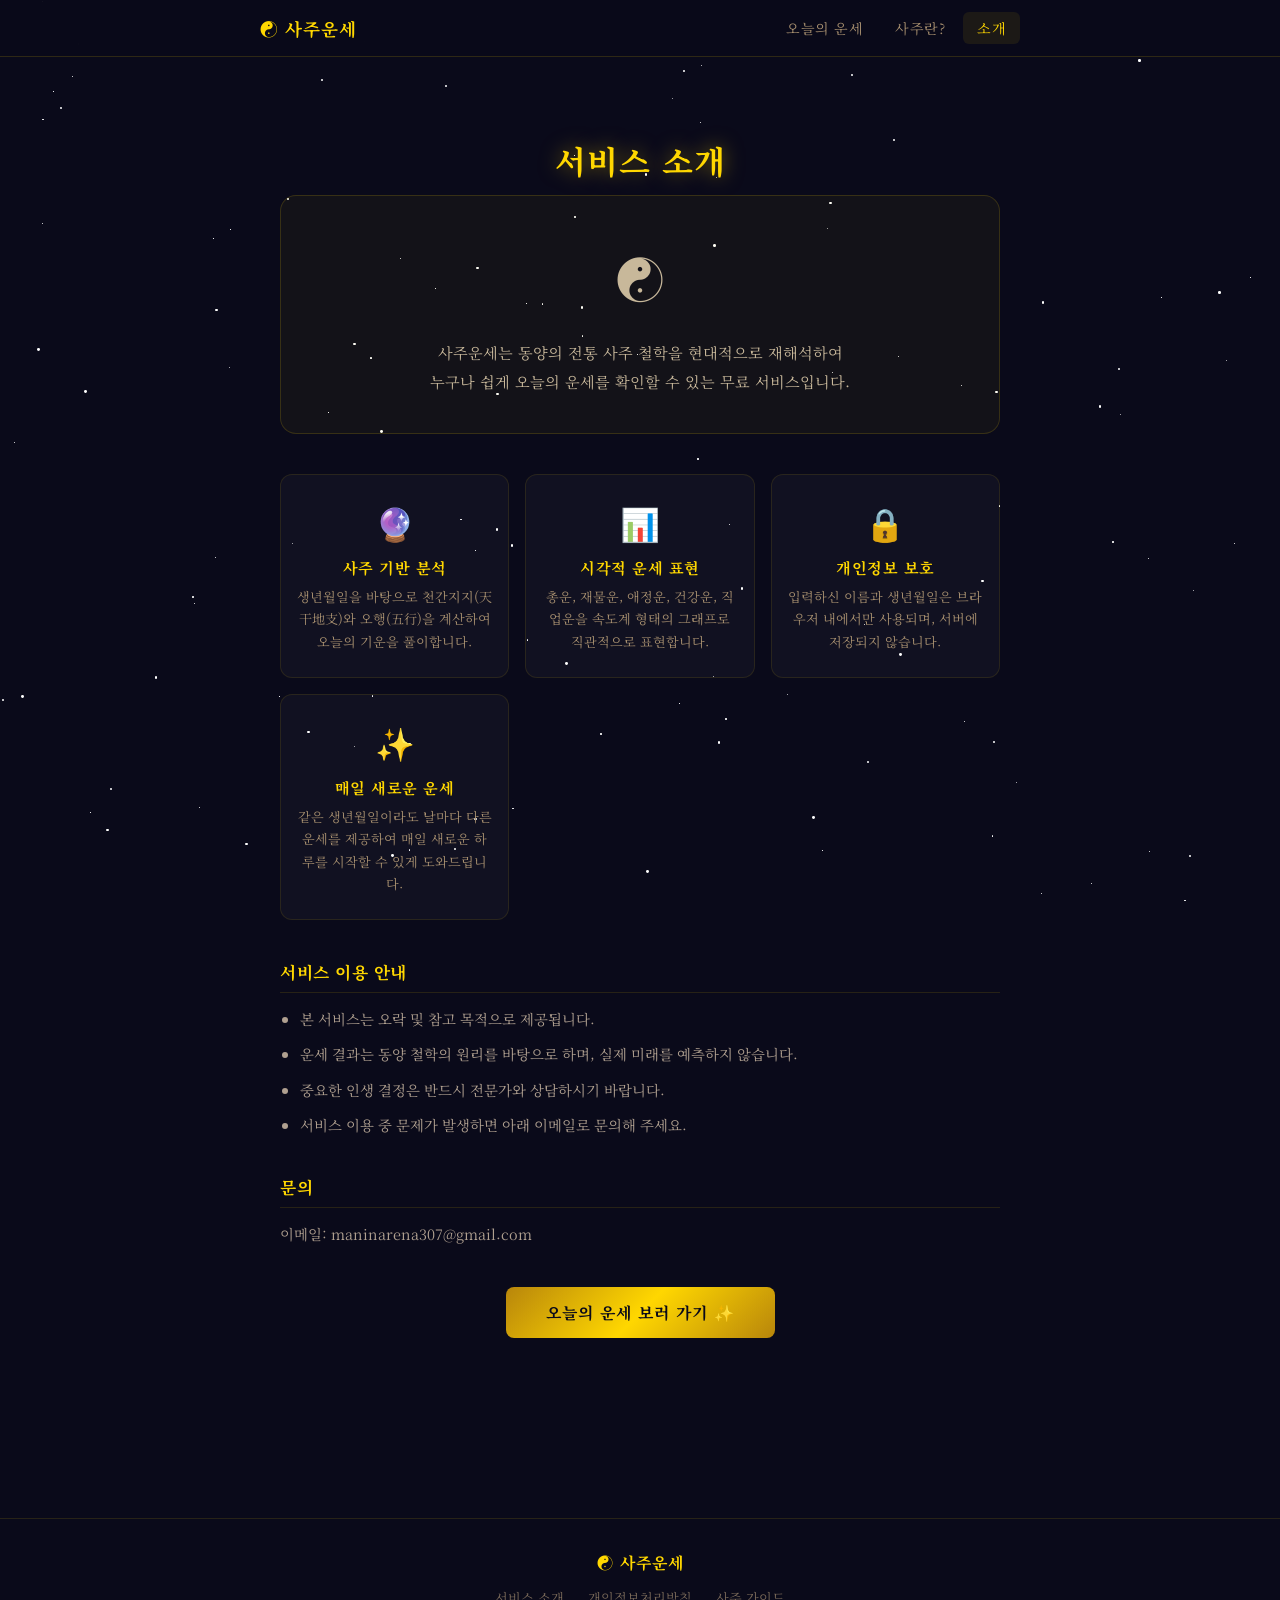
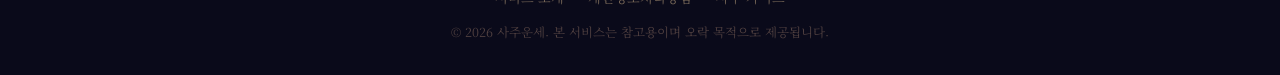
==== about.html @ e53d274f "feat: 애드센스 대비 콘텐츠 보강 — 네비게이션, 푸터, 개인정보처리방침, 소개, 사주가이드 페이지 추가 및 SEO 메타태그 적용" ====
<!DOCTYPE html>
<html lang="ko">
<head>
  <meta charset="UTF-8" />
  <meta name="viewport" content="width=device-width, initial-scale=1.0" />
  <title>서비스 소개 — 사주운세</title>
  <meta name="description" content="사주운세 서비스 소개 페이지입니다. 생년월일 기반 무료 사주풀이 서비스를 제공합니다." />
  <link rel="stylesheet" href="style.css" />
</head>
<body>
  <div class="stars" id="stars"></div>

  <nav class="site-nav">
    <div class="nav-inner">
      <a href="index.html" class="nav-logo">☯ 사주운세</a>
      <div class="nav-links">
        <a href="index.html" class="nav-link">오늘의 운세</a>
        <a href="saju-guide.html" class="nav-link">사주란?</a>
        <a href="about.html" class="nav-link active">소개</a>
      </div>
    </div>
  </nav>

  <div class="container">
    <div class="page-content">
      <h1 class="page-title">서비스 소개</h1>

      <div class="about-hero">
        <div class="title-symbol" style="font-size:3rem; margin-bottom:16px;">☯</div>
        <p>사주운세는 동양의 전통 사주 철학을 현대적으로 재해석하여<br/>누구나 쉽게 오늘의 운세를 확인할 수 있는 무료 서비스입니다.</p>
      </div>

      <div class="about-grid">
        <div class="about-card">
          <div class="about-card-icon">🔮</div>
          <h3>사주 기반 분석</h3>
          <p>생년월일을 바탕으로 천간지지(天干地支)와 오행(五行)을 계산하여 오늘의 기운을 풀이합니다.</p>
        </div>
        <div class="about-card">
          <div class="about-card-icon">📊</div>
          <h3>시각적 운세 표현</h3>
          <p>총운, 재물운, 애정운, 건강운, 직업운을 속도계 형태의 그래프로 직관적으로 표현합니다.</p>
        </div>
        <div class="about-card">
          <div class="about-card-icon">🔒</div>
          <h3>개인정보 보호</h3>
          <p>입력하신 이름과 생년월일은 브라우저 내에서만 사용되며, 서버에 저장되지 않습니다.</p>
        </div>
        <div class="about-card">
          <div class="about-card-icon">✨</div>
          <h3>매일 새로운 운세</h3>
          <p>같은 생년월일이라도 날마다 다른 운세를 제공하여 매일 새로운 하루를 시작할 수 있게 도와드립니다.</p>
        </div>
      </div>

      <div class="policy-section">
        <h2>서비스 이용 안내</h2>
        <ul>
          <li>본 서비스는 오락 및 참고 목적으로 제공됩니다.</li>
          <li>운세 결과는 동양 철학의 원리를 바탕으로 하며, 실제 미래를 예측하지 않습니다.</li>
          <li>중요한 인생 결정은 반드시 전문가와 상담하시기 바랍니다.</li>
          <li>서비스 이용 중 문제가 발생하면 아래 이메일로 문의해 주세요.</li>
        </ul>
      </div>

      <div class="policy-section">
        <h2>문의</h2>
        <p>이메일: maninarena307@gmail.com</p>
      </div>

      <div style="text-align:center; margin-top:40px;">
        <a href="index.html" class="cta-btn">오늘의 운세 보러 가기 ✨</a>
      </div>
    </div>
  </div>

  <footer class="site-footer">
    <div class="footer-inner">
      <p class="footer-logo">☯ 사주운세</p>
      <div class="footer-links">
        <a href="about.html">서비스 소개</a>
        <a href="privacy.html">개인정보처리방침</a>
        <a href="saju-guide.html">사주 가이드</a>
      </div>
      <p class="footer-copy">© 2026 사주운세. 본 서비스는 참고용이며 오락 목적으로 제공됩니다.</p>
    </div>
  </footer>

  <script src="script.js"></script>
</body>
</html>
---- style.css ----
@import url('https://fonts.googleapis.com/css2?family=Noto+Serif+KR:wght@400;600;700&display=swap');

* {
  margin: 0;
  padding: 0;
  box-sizing: border-box;
}

body {
  font-family: 'Noto Serif KR', serif;
  background: #0a0a1a;
  color: #e8d5b0;
  min-height: 100vh;
  overflow-x: hidden;
}

/* 별 배경 */
.stars {
  position: fixed;
  top: 0; left: 0;
  width: 100%; height: 100%;
  pointer-events: none;
  z-index: 0;
}

.star {
  position: absolute;
  background: white;
  border-radius: 50%;
  animation: twinkle var(--duration) infinite alternate;
}

@keyframes twinkle {
  from { opacity: 0.2; transform: scale(0.8); }
  to   { opacity: 1;   transform: scale(1.2); }
}

.container {
  position: relative;
  z-index: 1;
  max-width: 800px;
  margin: 0 auto;
  padding: 40px 20px 60px;
}

/* 헤더 */
header {
  text-align: center;
  margin-bottom: 48px;
}

.title-symbol {
  font-size: 3rem;
  margin-bottom: 12px;
  animation: rotate 10s linear infinite;
}

@keyframes rotate {
  from { transform: rotate(0deg); }
  to   { transform: rotate(360deg); }
}

h1 {
  font-size: 2.4rem;
  font-weight: 700;
  color: #ffd700;
  text-shadow: 0 0 20px rgba(255, 215, 0, 0.5);
  margin-bottom: 12px;
  letter-spacing: 2px;
}

.subtitle {
  color: #a89070;
  font-size: 1rem;
  line-height: 1.6;
}

/* 입력 폼 */
.form-section {
  background: rgba(255, 215, 0, 0.05);
  border: 1px solid rgba(255, 215, 0, 0.2);
  border-radius: 16px;
  padding: 36px;
  margin-bottom: 40px;
}

.input-group {
  margin-bottom: 24px;
}

label {
  display: block;
  color: #ffd700;
  font-size: 0.9rem;
  margin-bottom: 8px;
  letter-spacing: 1px;
}

input {
  width: 100%;
  background: rgba(255, 255, 255, 0.05);
  border: 1px solid rgba(255, 215, 0, 0.3);
  border-radius: 8px;
  padding: 14px 16px;
  color: #e8d5b0;
  font-size: 1rem;
  font-family: inherit;
  transition: border-color 0.2s;
}

input:focus {
  outline: none;
  border-color: #ffd700;
  background: rgba(255, 215, 0, 0.08);
}

input[type="date"]::-webkit-calendar-picker-indicator {
  filter: invert(0.8) sepia(1) saturate(3) hue-rotate(10deg);
  cursor: pointer;
}

button#fortune-btn {
  width: 100%;
  padding: 16px;
  background: linear-gradient(135deg, #b8860b, #ffd700, #b8860b);
  border: none;
  border-radius: 8px;
  color: #0a0a1a;
  font-size: 1.1rem;
  font-weight: 700;
  font-family: inherit;
  cursor: pointer;
  letter-spacing: 2px;
  transition: opacity 0.2s, transform 0.1s;
}

button#fortune-btn:hover {
  opacity: 0.9;
  transform: translateY(-1px);
}

button#fortune-btn:active {
  transform: translateY(0);
}

/* 결과 섹션 */
.result-section {
  animation: fadeIn 0.6s ease;
}

@keyframes fadeIn {
  from { opacity: 0; transform: translateY(20px); }
  to   { opacity: 1; transform: translateY(0); }
}

/* 결과 헤더 */
.result-header {
  text-align: center;
  background: rgba(255, 215, 0, 0.06);
  border: 1px solid rgba(255, 215, 0, 0.2);
  border-radius: 12px;
  padding: 16px 24px;
  margin-bottom: 32px;
  color: #ffd700;
  font-size: 0.95rem;
  letter-spacing: 1px;
  line-height: 1.9;
}

/* ── 속도계 게이지 ───────────────────────── */
.gauge-grid {
  display: flex;
  justify-content: center;
  flex-wrap: wrap;
  gap: 12px;
  margin-bottom: 32px;
}

.gauge-item {
  display: flex;
  flex-direction: column;
  align-items: center;
  width: 130px;
  animation: gaugeIn 0.5s ease both;
}

.gauge-item:nth-child(1) { animation-delay: 0.05s; }
.gauge-item:nth-child(2) { animation-delay: 0.15s; }
.gauge-item:nth-child(3) { animation-delay: 0.25s; }
.gauge-item:nth-child(4) { animation-delay: 0.35s; }
.gauge-item:nth-child(5) { animation-delay: 0.45s; }

@keyframes gaugeIn {
  from { opacity: 0; transform: translateY(12px); }
  to   { opacity: 1; transform: translateY(0); }
}

.gauge-svg {
  width: 100%;
  overflow: visible;
}

.gauge-track {
  fill: none;
  stroke: #1e1e36;
  stroke-width: 11;
  stroke-linecap: round;
}

.gauge-fill {
  fill: none;
  stroke-width: 11;
  stroke-linecap: round;
  stroke-dashoffset: var(--offset);
  stroke-dasharray: var(--dash) var(--total);
  animation: gaugeFill 1s cubic-bezier(0.4,0,0.2,1) both;
}

@keyframes gaugeFill {
  from { stroke-dasharray: 0 var(--total); }
  to   { stroke-dasharray: var(--dash) var(--total); }
}

.gauge-level-text {
  font-size: 13px;
  font-weight: 700;
  font-family: 'Noto Serif KR', serif;
}

.gauge-icon {
  font-size: 1.3rem;
  margin-top: -2px;
}

.gauge-label {
  color: #a89070;
  font-size: 0.78rem;
  letter-spacing: 1px;
  margin-top: 4px;
}

/* ── 간단 조언 ───────────────────────────── */
.advice-simple {
  background: rgba(255, 215, 0, 0.05);
  border: 1px solid rgba(255, 215, 0, 0.18);
  border-radius: 12px;
  padding: 20px 28px;
  margin-bottom: 24px;
  color: #d4c4a0;
  font-size: 0.95rem;
  line-height: 1.9;
  text-align: center;
}

.advice-simple::before {
  content: '📿 오늘의 조언';
  display: block;
  color: #ffd700;
  font-size: 0.82rem;
  letter-spacing: 2px;
  margin-bottom: 10px;
}

/* ── 자세히 보기 ─────────────────────────── */
.detail-section {
  border: 1px solid rgba(255, 215, 0, 0.15);
  border-radius: 12px;
  margin-bottom: 28px;
  overflow: hidden;
}

.detail-toggle {
  width: 100%;
  padding: 16px 24px;
  cursor: pointer;
  color: #ffd700;
  font-size: 0.9rem;
  letter-spacing: 2px;
  font-family: inherit;
  list-style: none;
  display: flex;
  align-items: center;
  justify-content: center;
  gap: 8px;
  user-select: none;
  transition: background 0.2s;
}

.detail-toggle:hover {
  background: rgba(255, 215, 0, 0.05);
}

.detail-toggle::after {
  content: '▼';
  font-size: 0.7rem;
  transition: transform 0.3s;
}

.detail-section[open] .detail-toggle::after {
  transform: rotate(180deg);
}

/* webkit summary arrow 제거 */
.detail-toggle::-webkit-details-marker { display: none; }

.detail-content {
  padding: 0 20px 20px;
  display: grid;
  grid-template-columns: repeat(auto-fill, minmax(200px, 1fr));
  gap: 12px;
}

.detail-card {
  background: rgba(255, 255, 255, 0.03);
  border: 1px solid rgba(255, 215, 0, 0.1);
  border-radius: 10px;
  padding: 16px;
  text-align: center;
}

.detail-card-icon { font-size: 1.6rem; margin-bottom: 6px; }
.detail-card-label {
  color: #ffd700;
  font-size: 0.78rem;
  letter-spacing: 2px;
  margin-bottom: 8px;
}
.detail-card-text {
  color: #b0a090;
  font-size: 0.82rem;
  line-height: 1.7;
}

.detail-lucky {
  grid-column: 1 / -1;
  background: rgba(255, 215, 0, 0.04);
  border: 1px solid rgba(255, 215, 0, 0.15);
  border-radius: 10px;
  padding: 14px 20px;
  display: flex;
  justify-content: center;
  gap: 32px;
  flex-wrap: wrap;
  color: #c8b89a;
  font-size: 0.88rem;
  line-height: 2;
}

.detail-lucky span { color: #ffd700; font-weight: 700; }

.retry-btn {
  display: block;
  margin: 0 auto;
  padding: 12px 40px;
  background: transparent;
  border: 1px solid rgba(255, 215, 0, 0.4);
  border-radius: 8px;
  color: #ffd700;
  font-size: 0.95rem;
  font-family: inherit;
  cursor: pointer;
  letter-spacing: 1px;
  transition: background 0.2s;
}

.retry-btn:hover {
  background: rgba(255, 215, 0, 0.1);
}

/* ── 커스텀 달력 ─────────────────────────────── */
.date-picker-wrapper {
  position: relative;
}

#birthdate-display {
  cursor: pointer;
}

#birthdate-display:hover {
  border-color: #ffd700;
}

.calendar-popup {
  display: none;
  position: absolute;
  top: calc(100% + 8px);
  left: 0;
  z-index: 100;
  width: 100%;
  max-width: 320px;
  background: #12122a;
  border: 1px solid rgba(255, 215, 0, 0.4);
  border-radius: 12px;
  padding: 16px;
  box-shadow: 0 8px 32px rgba(0, 0, 0, 0.6);
  animation: calIn 0.2s ease;
}

.calendar-popup.open {
  display: block;
}

@keyframes calIn {
  from { opacity: 0; transform: translateY(-8px); }
  to   { opacity: 1; transform: translateY(0); }
}

.cal-header {
  display: flex;
  align-items: center;
  justify-content: space-between;
  margin-bottom: 14px;
}

.cal-nav {
  background: transparent;
  border: 1px solid rgba(255, 215, 0, 0.3);
  border-radius: 6px;
  color: #ffd700;
  font-size: 1.2rem;
  width: 32px;
  height: 32px;
  cursor: pointer;
  display: flex;
  align-items: center;
  justify-content: center;
  transition: background 0.15s;
  font-family: inherit;
}

.cal-nav:hover {
  background: rgba(255, 215, 0, 0.15);
}

.cal-title {
  display: flex;
  gap: 6px;
}

.cal-year-btn,
.cal-month-btn {
  background: transparent;
  border: 1px solid rgba(255, 215, 0, 0.25);
  border-radius: 6px;
  color: #ffd700;
  font-size: 0.95rem;
  font-weight: 700;
  font-family: inherit;
  padding: 4px 10px;
  cursor: pointer;
  transition: background 0.15s;
}

.cal-year-btn:hover,
.cal-month-btn:hover {
  background: rgba(255, 215, 0, 0.15);
}

/* 요일 헤더 */
.cal-weekdays {
  display: grid;
  grid-template-columns: repeat(7, 1fr);
  margin-bottom: 6px;
}

.cal-weekday {
  text-align: center;
  font-size: 0.75rem;
  color: #a89070;
  padding: 4px 0;
}

.cal-weekday:first-child { color: #ff7b7b; }
.cal-weekday:last-child  { color: #7baeff; }

/* 날짜 그리드 */
.cal-days {
  display: grid;
  grid-template-columns: repeat(7, 1fr);
  gap: 2px;
}

.cal-day {
  text-align: center;
  padding: 7px 2px;
  border-radius: 6px;
  font-size: 0.85rem;
  cursor: pointer;
  color: #e8d5b0;
  transition: background 0.12s, color 0.12s;
  border: none;
  background: transparent;
  font-family: inherit;
}

.cal-day:hover:not(.empty):not(.other-month) {
  background: rgba(255, 215, 0, 0.15);
}

.cal-day.today {
  border: 1px solid rgba(255, 215, 0, 0.4);
}

.cal-day.selected {
  background: #ffd700;
  color: #0a0a1a;
  font-weight: 700;
}

.cal-day.other-month {
  color: #444;
  cursor: default;
}

.cal-day.empty {
  cursor: default;
}

.cal-day.sun { color: #ff7b7b; }
.cal-day.sat { color: #7baeff; }
.cal-day.selected.sun,
.cal-day.selected.sat { color: #0a0a1a; }

/* 연도 선택 그리드 */
.cal-year-grid,
.cal-month-grid {
  display: grid;
  gap: 6px;
}

.cal-year-grid {
  grid-template-columns: repeat(4, 1fr);
}

.cal-month-grid {
  grid-template-columns: repeat(3, 1fr);
}

.cal-year-item,
.cal-month-item {
  text-align: center;
  padding: 8px 4px;
  border-radius: 6px;
  font-size: 0.85rem;
  cursor: pointer;
  color: #e8d5b0;
  border: none;
  background: transparent;
  font-family: inherit;
  transition: background 0.12s;
}

.cal-year-item:hover,
.cal-month-item:hover {
  background: rgba(255, 215, 0, 0.15);
}

.cal-year-item.selected,
.cal-month-item.selected {
  background: #ffd700;
  color: #0a0a1a;
  font-weight: 700;
}

.cal-year-nav {
  display: flex;
  justify-content: space-between;
  align-items: center;
  margin-bottom: 10px;
  color: #ffd700;
  font-size: 0.9rem;
}

/* ── 자세히 보기 구분 제목 ──────────────────── */
.detail-today-title,
.detail-saju-title {
  grid-column: 1 / -1;
  color: #ffd700;
  font-size: 0.78rem;
  letter-spacing: 3px;
  padding: 12px 0 4px;
  border-bottom: 1px solid rgba(255, 215, 0, 0.15);
  margin-bottom: 4px;
}

.detail-saju-title { margin-top: 8px; }

/* ── 사주풀이 섹션 ───────────────────────────── */
.saju-reading {
  grid-column: 1 / -1;
  display: flex;
  flex-direction: column;
  gap: 16px;
}

.sr-section {
  background: rgba(255,255,255,0.03);
  border: 1px solid rgba(255,215,0,0.1);
  border-radius: 10px;
  padding: 18px 20px;
}

.sr-title {
  color: #ffd700;
  font-size: 0.88rem;
  letter-spacing: 1px;
  margin-bottom: 10px;
}

.sr-desc {
  color: #786858;
  font-size: 0.78rem;
  margin-bottom: 14px;
}

/* 사주 팔자표 */
.saju-table-wrap {
  display: flex;
  gap: 8px;
  justify-content: center;
}

.saju-col {
  flex: 1;
  max-width: 140px;
  text-align: center;
  background: rgba(255,215,0,0.04);
  border: 1px solid rgba(255,215,0,0.12);
  border-radius: 8px;
  padding: 12px 8px;
}

.saju-col-label {
  font-size: 0.7rem;
  color: #786858;
  margin-bottom: 10px;
  letter-spacing: 0.5px;
}

.saju-stem {
  font-size: 2rem;
  font-weight: 700;
  color: #ffd700;
  line-height: 1;
  margin-bottom: 6px;
}

.saju-branch {
  font-size: 1.8rem;
  font-weight: 700;
  color: #c8b89a;
  line-height: 1;
  margin-bottom: 8px;
}

.saju-el {
  font-size: 0.78rem;
  letter-spacing: 1px;
}

/* 일간 분석 */
.sr-personality {
  color: #c8b89a;
  font-size: 0.88rem;
  line-height: 1.8;
  margin-bottom: 12px;
}

.sr-tags {
  display: flex;
  gap: 8px;
  flex-wrap: wrap;
}

.sr-tag {
  font-size: 0.75rem;
  padding: 4px 10px;
  border-radius: 20px;
  letter-spacing: 0.5px;
}

.sr-tag.good    { background: rgba(46,204,113,0.12); color: #2ecc71; border: 1px solid rgba(46,204,113,0.2); }
.sr-tag.caution { background: rgba(231,76,60,0.1);   color: #e74c3c; border: 1px solid rgba(231,76,60,0.2); }

/* 오행 균형 바 */
.el-bars { display: flex; flex-direction: column; gap: 8px; margin-bottom: 12px; }

.el-row {
  display: flex;
  align-items: center;
  gap: 10px;
}

.el-name {
  width: 36px;
  font-size: 0.8rem;
  color: #c8b89a;
  flex-shrink: 0;
}

.el-bar-wrap {
  flex: 1;
  height: 8px;
  background: #1e1e36;
  border-radius: 4px;
  overflow: hidden;
}

.el-bar {
  height: 100%;
  border-radius: 4px;
  transition: width 0.8s cubic-bezier(0.4,0,0.2,1);
}

.el-cnt {
  width: 16px;
  font-size: 0.78rem;
  color: #786858;
  text-align: right;
}

.el-summary {
  font-size: 0.82rem;
  color: #a89070;
  line-height: 1.7;
}

/* 종합 해석 */
.sr-life {
  color: #c8b89a;
  font-size: 0.9rem;
  line-height: 1.9;
  margin-bottom: 12px;
}

.sr-tip {
  background: rgba(255,215,0,0.05);
  border-left: 2px solid rgba(255,215,0,0.3);
  padding: 10px 14px;
  font-size: 0.83rem;
  color: #a89070;
  border-radius: 0 6px 6px 0;
  line-height: 1.7;
}

.sr-tip strong { color: #ffd700; }

/* 반응형 */
@media (max-width: 480px) {
  h1 { font-size: 1.8rem; }
  .form-section { padding: 24px; }
  .gauge-item { width: 108px; }
  .detail-content { grid-template-columns: 1fr 1fr; }
}

/* ── 네비게이션 ─────────────────────────────── */
.site-nav {
  position: sticky;
  top: 0;
  z-index: 200;
  background: rgba(10, 10, 26, 0.92);
  backdrop-filter: blur(10px);
  border-bottom: 1px solid rgba(255, 215, 0, 0.15);
}

.nav-inner {
  max-width: 800px;
  margin: 0 auto;
  padding: 0 20px;
  height: 56px;
  display: flex;
  align-items: center;
  justify-content: space-between;
}

.nav-logo {
  color: #ffd700;
  font-size: 1.1rem;
  font-weight: 700;
  text-decoration: none;
  letter-spacing: 1px;
}

.nav-links {
  display: flex;
  gap: 4px;
}

.nav-link {
  color: #a89070;
  text-decoration: none;
  font-size: 0.88rem;
  padding: 6px 14px;
  border-radius: 6px;
  transition: color 0.2s, background 0.2s;
  letter-spacing: 0.5px;
}

.nav-link:hover,
.nav-link.active {
  color: #ffd700;
  background: rgba(255, 215, 0, 0.08);
}

/* ── 푸터 ───────────────────────────────────── */
.site-footer {
  margin-top: 60px;
  border-top: 1px solid rgba(255, 215, 0, 0.12);
  padding: 32px 20px;
}

.footer-inner {
  max-width: 800px;
  margin: 0 auto;
  text-align: center;
}

.footer-logo {
  color: #ffd700;
  font-size: 1rem;
  font-weight: 700;
  letter-spacing: 1px;
  margin-bottom: 14px;
}

.footer-links {
  display: flex;
  justify-content: center;
  gap: 24px;
  flex-wrap: wrap;
  margin-bottom: 16px;
}

.footer-links a {
  color: #786858;
  text-decoration: none;
  font-size: 0.82rem;
  transition: color 0.2s;
}

.footer-links a:hover {
  color: #ffd700;
}

.footer-copy {
  color: #504040;
  font-size: 0.78rem;
  line-height: 1.6;
}

/* ── 일반 페이지 콘텐츠 ──────────────────────── */
.page-content {
  max-width: 720px;
  margin: 0 auto;
  padding: 40px 0 60px;
}

.page-title {
  font-size: 2rem;
  color: #ffd700;
  text-align: center;
  margin-bottom: 12px;
  letter-spacing: 1px;
}

.page-subtitle {
  text-align: center;
  color: #a89070;
  font-size: 0.95rem;
  margin-bottom: 48px;
  line-height: 1.7;
}

.page-date {
  text-align: center;
  color: #786858;
  font-size: 0.82rem;
  margin-bottom: 40px;
}

/* ── 개인정보/소개 섹션 ──────────────────────── */
.policy-section {
  margin-bottom: 36px;
}

.policy-section h2 {
  color: #ffd700;
  font-size: 1.05rem;
  margin-bottom: 12px;
  letter-spacing: 0.5px;
  padding-bottom: 8px;
  border-bottom: 1px solid rgba(255, 215, 0, 0.12);
}

.policy-section p,
.policy-section li {
  color: #b0a090;
  font-size: 0.9rem;
  line-height: 1.9;
  margin-bottom: 8px;
}

.policy-section ul {
  padding-left: 20px;
}

.policy-section a {
  color: #ffd700;
  text-decoration: underline;
  text-underline-offset: 3px;
}

/* ── 소개 페이지 ──────────────────────────────── */
.about-hero {
  text-align: center;
  background: rgba(255, 215, 0, 0.04);
  border: 1px solid rgba(255, 215, 0, 0.15);
  border-radius: 16px;
  padding: 36px 24px;
  margin-bottom: 40px;
  color: #c8b89a;
  font-size: 0.95rem;
  line-height: 1.9;
}

.about-grid {
  display: grid;
  grid-template-columns: repeat(auto-fill, minmax(200px, 1fr));
  gap: 16px;
  margin-bottom: 40px;
}

.about-card {
  background: rgba(255, 255, 255, 0.03);
  border: 1px solid rgba(255, 215, 0, 0.1);
  border-radius: 12px;
  padding: 24px 16px;
  text-align: center;
}

.about-card-icon {
  font-size: 2rem;
  margin-bottom: 12px;
}

.about-card h3 {
  color: #ffd700;
  font-size: 0.95rem;
  margin-bottom: 8px;
  letter-spacing: 0.5px;
}

.about-card p {
  color: #a89070;
  font-size: 0.82rem;
  line-height: 1.7;
}

/* ── 사주 가이드 페이지 ──────────────────────── */
.guide-section {
  margin-bottom: 48px;
}

.guide-section h2 {
  color: #ffd700;
  font-size: 1.15rem;
  margin-bottom: 16px;
  letter-spacing: 0.5px;
  padding-bottom: 10px;
  border-bottom: 1px solid rgba(255, 215, 0, 0.15);
}

.guide-section p {
  color: #b0a090;
  font-size: 0.9rem;
  line-height: 1.9;
  margin-bottom: 20px;
}

.guide-section strong {
  color: #ffd700;
}

.guide-box {
  display: flex;
  gap: 12px;
  flex-wrap: wrap;
}

.guide-pillar {
  flex: 1;
  min-width: 120px;
  text-align: center;
  background: rgba(255, 215, 0, 0.05);
  border: 1px solid rgba(255, 215, 0, 0.15);
  border-radius: 10px;
  padding: 18px 12px;
}

.pillar-name {
  color: #ffd700;
  font-size: 0.88rem;
  font-weight: 700;
  margin-bottom: 8px;
  letter-spacing: 0.5px;
}

.pillar-desc {
  color: #a89070;
  font-size: 0.78rem;
  line-height: 1.7;
}

.stem-grid {
  display: grid;
  grid-template-columns: repeat(5, 1fr);
  gap: 8px;
}

.stem-card {
  background: rgba(255, 255, 255, 0.03);
  border: 1px solid rgba(255, 215, 0, 0.08);
  border-radius: 8px;
  padding: 12px 6px;
  text-align: center;
  display: flex;
  flex-direction: column;
  gap: 4px;
}

.stem-char {
  font-size: 0.95rem;
  font-weight: 700;
  color: var(--el-color);
}

.stem-el {
  font-size: 0.72rem;
  color: #786858;
}

.element-guide-grid {
  display: flex;
  gap: 12px;
  flex-wrap: wrap;
}

.el-guide-card {
  flex: 1;
  min-width: 120px;
  text-align: center;
  background: rgba(255, 255, 255, 0.03);
  border: 1px solid;
  border-radius: 10px;
  padding: 20px 12px;
  opacity: 0.85;
}

.el-guide-icon {
  font-size: 1.8rem;
  margin-bottom: 8px;
}

.el-guide-card h3 {
  font-size: 1rem;
  font-weight: 700;
  margin-bottom: 8px;
}

.el-guide-card p {
  color: #a89070;
  font-size: 0.78rem;
  line-height: 1.7;
  margin: 0;
}

/* ── 메인 페이지 정보 섹션 ──────────────────── */
.info-section {
  margin-top: 60px;
  padding-top: 40px;
  border-top: 1px solid rgba(255, 215, 0, 0.12);
}

.info-title {
  font-size: 1.3rem;
  color: #ffd700;
  text-align: center;
  margin-bottom: 16px;
  letter-spacing: 1px;
}

.info-text {
  color: #a89070;
  font-size: 0.9rem;
  line-height: 1.9;
  text-align: center;
  margin-bottom: 32px;
  max-width: 600px;
  margin-left: auto;
  margin-right: auto;
}

.info-grid {
  display: grid;
  grid-template-columns: repeat(auto-fill, minmax(140px, 1fr));
  gap: 12px;
  margin-bottom: 28px;
}

.info-card {
  background: rgba(255, 255, 255, 0.03);
  border: 1px solid rgba(255, 215, 0, 0.1);
  border-radius: 10px;
  padding: 18px 12px;
  text-align: center;
}

.info-card-icon { font-size: 1.6rem; margin-bottom: 8px; }

.info-card h3 {
  color: #ffd700;
  font-size: 0.88rem;
  margin-bottom: 6px;
  letter-spacing: 0.5px;
}

.info-card p {
  color: #a89070;
  font-size: 0.75rem;
  line-height: 1.6;
}

.info-notice {
  color: #504040;
  font-size: 0.78rem;
  text-align: center;
  line-height: 1.7;
}

/* ── CTA 버튼 ────────────────────────────────── */
.cta-btn {
  display: inline-block;
  padding: 14px 40px;
  background: linear-gradient(135deg, #b8860b, #ffd700, #b8860b);
  border-radius: 8px;
  color: #0a0a1a;
  font-size: 1rem;
  font-weight: 700;
  text-decoration: none;
  letter-spacing: 1px;
  transition: opacity 0.2s, transform 0.1s;
}

.cta-btn:hover {
  opacity: 0.9;
  transform: translateY(-2px);
}

/* ── 반응형 추가 ──────────────────────────────── */
@media (max-width: 480px) {
  .nav-link { font-size: 0.78rem; padding: 6px 8px; }
  .stem-grid { grid-template-columns: repeat(5, 1fr); }
  .guide-box, .element-guide-grid { flex-direction: column; }
  .about-grid { grid-template-columns: 1fr 1fr; }
}
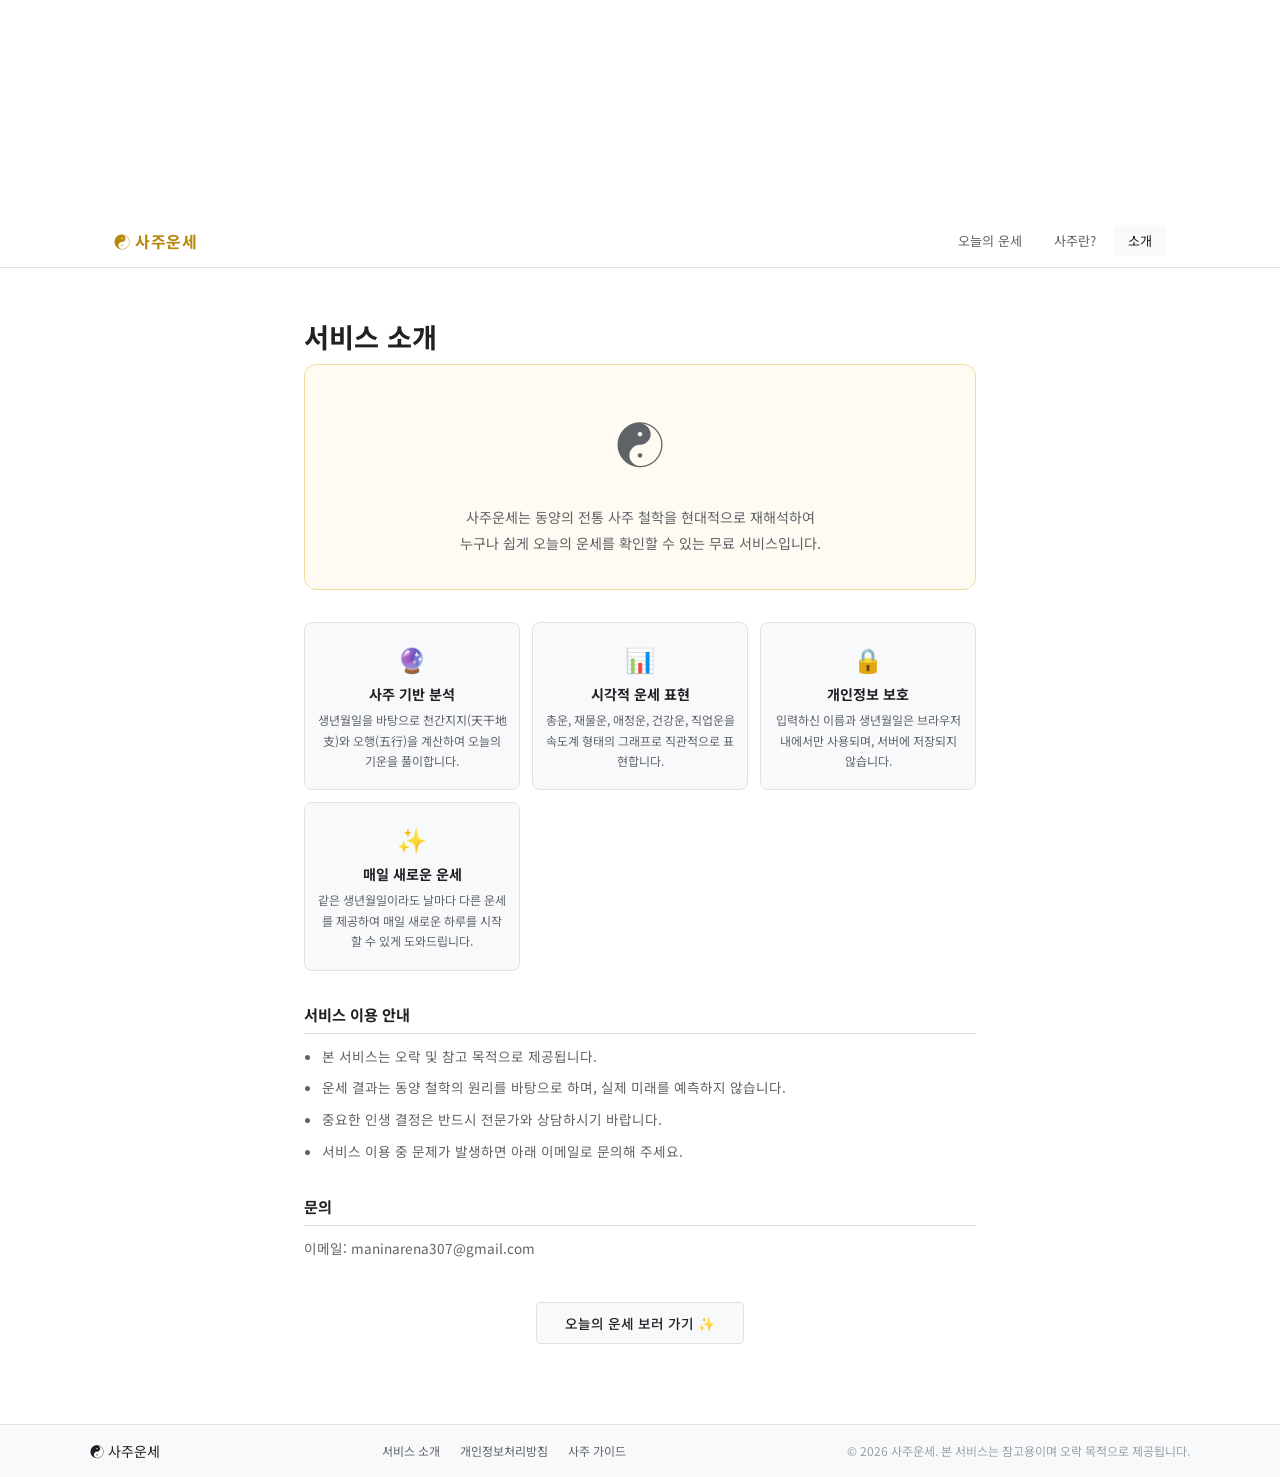
==== commit f67efdb3: "feat: 구글 스타일 디자인 리뉴얼 — 라이트 테마, Noto Sans KR, 한자 선택 패널, 사주가이드 Lucky 버튼 추가" ====
--- a/about.html
+++ b/about.html
@@ -22,7 +22,7 @@
   </nav>
 
   <div class="container">
-    <div class="page-content">
+    <div class="page-wrap">
       <h1 class="page-title">서비스 소개</h1>
 
       <div class="about-hero">
--- a/style.css
+++ b/style.css
@@ -1,1165 +1,506 @@
-@import url('https://fonts.googleapis.com/css2?family=Noto+Serif+KR:wght@400;600;700&display=swap');
-
-* {
-  margin: 0;
-  padding: 0;
-  box-sizing: border-box;
-}
+@import url('https://fonts.googleapis.com/css2?family=Noto+Sans+KR:wght@300;400;500;700&display=swap');
+
+:root {
+  --bg:           #ffffff;
+  --bg-subtle:    #f8f9fa;
+  --bg-gold:      #fffbf2;
+  --text:         #202124;
+  --text-muted:   #5f6368;
+  --text-light:   #9aa0a6;
+  --border:       #dfe1e5;
+  --border-focus: #b8860b;
+  --gold:         #b8860b;
+  --gold-light:   #fef3d0;
+  --shadow:       0 1px 6px rgba(32,33,36,.18);
+  --shadow-hover: 0 2px 8px rgba(32,33,36,.28);
+  --radius-sm:    8px;
+  --radius:       24px;
+}
+
+* { margin: 0; padding: 0; box-sizing: border-box; }
 
 body {
-  font-family: 'Noto Serif KR', serif;
-  background: #0a0a1a;
-  color: #e8d5b0;
+  font-family: 'Noto Sans KR', sans-serif;
+  background: var(--bg);
+  color: var(--text);
   min-height: 100vh;
-  overflow-x: hidden;
-}
-
-/* 별 배경 */
-.stars {
-  position: fixed;
-  top: 0; left: 0;
-  width: 100%; height: 100%;
-  pointer-events: none;
-  z-index: 0;
-}
-
-.star {
-  position: absolute;
-  background: white;
-  border-radius: 50%;
-  animation: twinkle var(--duration) infinite alternate;
-}
-
-@keyframes twinkle {
-  from { opacity: 0.2; transform: scale(0.8); }
-  to   { opacity: 1;   transform: scale(1.2); }
-}
-
-.container {
+  font-size: 14px;
+  -webkit-font-smoothing: antialiased;
+}
+
+/* ── 네비게이션 ───────────────────────────────── */
+.site-nav {
+  position: sticky; top: 0; z-index: 200;
+  background: var(--bg);
+  border-bottom: 1px solid var(--border);
+}
+.nav-inner {
+  max-width: 1100px; margin: 0 auto;
+  padding: 0 24px; height: 52px;
+  display: flex; align-items: center; justify-content: space-between;
+}
+.nav-logo {
+  color: var(--gold); font-size: 1rem; font-weight: 700;
+  text-decoration: none; letter-spacing: 0.5px;
+}
+.nav-links { display: flex; gap: 4px; }
+.nav-link {
+  color: var(--text-muted); text-decoration: none;
+  font-size: 0.82rem; padding: 6px 14px;
+  border-radius: 4px; transition: background 0.15s, color 0.15s;
+}
+.nav-link:hover, .nav-link.active {
+  background: var(--bg-subtle); color: var(--text);
+}
+
+/* ── 메인 레이아웃 (구글 스타일) ─────────────── */
+.google-main {
+  display: flex; flex-direction: column;
+  align-items: center; justify-content: center;
+  min-height: calc(100vh - 52px - 56px);
+  padding: 60px 24px 40px;
+}
+
+.main-logo {
+  font-size: 3.2rem; font-weight: 700;
+  color: var(--gold); letter-spacing: -1px;
+  margin-bottom: 32px; text-align: center; line-height: 1.1;
+}
+.main-logo span { color: var(--text); font-weight: 300; }
+
+/* ── 검색 박스 ────────────────────────────────── */
+.search-box {
+  width: 100%; max-width: 500px;
+  display: flex; flex-direction: column; gap: 12px;
+}
+
+/* ── 입력 필드 ──────────────────────────────────── */
+.input-wrap { position: relative; }
+
+.g-input {
+  width: 100%;
+  border: 1px solid var(--border);
+  border-radius: var(--radius);
+  padding: 14px 20px;
+  font-size: 1rem; font-family: inherit;
+  color: var(--text); background: var(--bg);
+  outline: none;
+  transition: box-shadow 0.2s, border-color 0.2s;
+}
+.g-input::placeholder { color: var(--text-light); }
+.g-input:hover { box-shadow: var(--shadow); border-color: #c0c0c0; }
+.g-input:focus { box-shadow: var(--shadow-hover); border-color: var(--border-focus); }
+
+/* ── 한자 패널 ──────────────────────────────────── */
+.hanja-panel {
+  display: none;
+  background: var(--bg);
+  border: 1px solid var(--border);
+  border-radius: var(--radius-sm);
+  box-shadow: var(--shadow-hover);
+  padding: 12px 16px; margin-top: 6px;
+  animation: fadeDown 0.15s ease;
+}
+.hanja-panel.visible { display: block; }
+
+@keyframes fadeDown {
+  from { opacity: 0; transform: translateY(-6px); }
+  to   { opacity: 1; transform: translateY(0); }
+}
+
+.hanja-row {
+  display: flex; align-items: center;
+  gap: 8px; margin-bottom: 8px;
+}
+.hanja-row:last-of-type { margin-bottom: 0; }
+.hanja-syllable {
+  font-size: 0.78rem; color: var(--text-muted);
+  min-width: 18px; font-weight: 500;
+}
+.hanja-chips { display: flex; gap: 5px; flex-wrap: wrap; }
+
+.hanja-chip {
+  border: 1px solid var(--border);
+  background: var(--bg-subtle);
+  border-radius: 20px; padding: 2px 10px;
+  font-size: 0.9rem; cursor: pointer;
+  color: var(--text); font-family: inherit;
+  transition: background 0.12s, border-color 0.12s;
   position: relative;
-  z-index: 1;
-  max-width: 800px;
-  margin: 0 auto;
-  padding: 40px 20px 60px;
-}
-
-/* 헤더 */
-header {
-  text-align: center;
-  margin-bottom: 48px;
-}
-
-.title-symbol {
-  font-size: 3rem;
-  margin-bottom: 12px;
-  animation: rotate 10s linear infinite;
-}
-
-@keyframes rotate {
-  from { transform: rotate(0deg); }
-  to   { transform: rotate(360deg); }
-}
-
-h1 {
-  font-size: 2.4rem;
-  font-weight: 700;
-  color: #ffd700;
-  text-shadow: 0 0 20px rgba(255, 215, 0, 0.5);
-  margin-bottom: 12px;
-  letter-spacing: 2px;
-}
-
-.subtitle {
-  color: #a89070;
-  font-size: 1rem;
-  line-height: 1.6;
-}
-
-/* 입력 폼 */
-.form-section {
-  background: rgba(255, 215, 0, 0.05);
-  border: 1px solid rgba(255, 215, 0, 0.2);
-  border-radius: 16px;
-  padding: 36px;
-  margin-bottom: 40px;
-}
-
-.input-group {
-  margin-bottom: 24px;
-}
-
-label {
-  display: block;
-  color: #ffd700;
-  font-size: 0.9rem;
-  margin-bottom: 8px;
-  letter-spacing: 1px;
-}
-
-input {
-  width: 100%;
-  background: rgba(255, 255, 255, 0.05);
-  border: 1px solid rgba(255, 215, 0, 0.3);
-  border-radius: 8px;
-  padding: 14px 16px;
-  color: #e8d5b0;
-  font-size: 1rem;
-  font-family: inherit;
-  transition: border-color 0.2s;
-}
-
-input:focus {
-  outline: none;
-  border-color: #ffd700;
-  background: rgba(255, 215, 0, 0.08);
-}
-
-input[type="date"]::-webkit-calendar-picker-indicator {
-  filter: invert(0.8) sepia(1) saturate(3) hue-rotate(10deg);
-  cursor: pointer;
-}
-
-button#fortune-btn {
-  width: 100%;
-  padding: 16px;
-  background: linear-gradient(135deg, #b8860b, #ffd700, #b8860b);
-  border: none;
-  border-radius: 8px;
-  color: #0a0a1a;
-  font-size: 1.1rem;
-  font-weight: 700;
-  font-family: inherit;
-  cursor: pointer;
-  letter-spacing: 2px;
-  transition: opacity 0.2s, transform 0.1s;
-}
-
-button#fortune-btn:hover {
-  opacity: 0.9;
-  transform: translateY(-1px);
-}
-
-button#fortune-btn:active {
-  transform: translateY(0);
-}
-
-/* 결과 섹션 */
+}
+.hanja-chip:hover { background: var(--gold-light); border-color: var(--gold); color: var(--gold); }
+.hanja-chip.selected { background: var(--gold-light); border-color: var(--gold); color: var(--gold); font-weight: 700; }
+
+.hanja-chip .chip-meaning {
+  display: none; position: absolute;
+  bottom: calc(100% + 5px); left: 50%; transform: translateX(-50%);
+  background: #202124; color: #fff;
+  font-size: 0.68rem; padding: 3px 8px;
+  border-radius: 4px; white-space: nowrap; pointer-events: none; z-index: 10;
+}
+.hanja-chip:hover .chip-meaning { display: block; }
+
+.hanja-result {
+  margin-top: 8px; padding-top: 8px;
+  border-top: 1px solid var(--border);
+  font-size: 0.8rem; color: var(--text-muted);
+}
+.hanja-result strong { color: var(--gold); font-size: 1rem; }
+
+/* ── 달력 ───────────────────────────────────────── */
+.date-picker-wrapper { position: relative; }
+#birthdate-display { cursor: pointer; }
+
+.calendar-popup {
+  display: none; position: absolute;
+  top: calc(100% + 8px); left: 0; z-index: 100;
+  width: 300px; background: var(--bg);
+  border: 1px solid var(--border); border-radius: 12px;
+  padding: 16px; box-shadow: var(--shadow-hover);
+  animation: fadeDown 0.15s ease;
+}
+.calendar-popup.open { display: block; }
+
+.cal-header {
+  display: flex; align-items: center;
+  justify-content: space-between; margin-bottom: 12px;
+}
+.cal-nav {
+  background: transparent; border: 1px solid var(--border);
+  border-radius: 6px; color: var(--text-muted);
+  font-size: 1rem; width: 30px; height: 30px;
+  cursor: pointer; display: flex; align-items: center;
+  justify-content: center; transition: background 0.12s; font-family: inherit;
+}
+.cal-nav:hover { background: var(--bg-subtle); }
+.cal-title { display: flex; gap: 4px; }
+.cal-year-btn, .cal-month-btn {
+  background: transparent; border: 1px solid var(--border);
+  border-radius: 6px; color: var(--text);
+  font-size: 0.85rem; font-weight: 700; font-family: inherit;
+  padding: 3px 10px; cursor: pointer; transition: background 0.12s;
+}
+.cal-year-btn:hover, .cal-month-btn:hover { background: var(--bg-subtle); }
+
+.cal-weekdays { display: grid; grid-template-columns: repeat(7,1fr); margin-bottom: 4px; }
+.cal-weekday  { text-align: center; font-size: 0.7rem; color: var(--text-muted); padding: 4px 0; }
+.cal-weekday:first-child { color: #e53935; }
+.cal-weekday:last-child  { color: #1565c0; }
+
+.cal-days { display: grid; grid-template-columns: repeat(7,1fr); gap: 2px; }
+.cal-day {
+  text-align: center; padding: 6px 2px;
+  border-radius: 50%; font-size: 0.8rem; cursor: pointer;
+  color: var(--text); border: none; background: transparent;
+  font-family: inherit; transition: background 0.1s;
+  aspect-ratio: 1; display: flex; align-items: center; justify-content: center;
+}
+.cal-day:hover:not(.empty):not(.other-month) { background: var(--bg-subtle); }
+.cal-day.today    { border: 1px solid var(--gold); }
+.cal-day.selected { background: var(--gold) !important; color: #fff !important; font-weight: 700; border-radius: 50%; }
+.cal-day.other-month { color: var(--text-light); cursor: default; }
+.cal-day.sun { color: #e53935; }
+.cal-day.sat { color: #1565c0; }
+.cal-day.selected.sun, .cal-day.selected.sat { color: #fff; }
+
+.cal-year-grid, .cal-month-grid { display: grid; gap: 4px; }
+.cal-year-grid  { grid-template-columns: repeat(4,1fr); }
+.cal-month-grid { grid-template-columns: repeat(3,1fr); }
+.cal-year-item, .cal-month-item {
+  text-align: center; padding: 7px 4px; border-radius: 6px;
+  font-size: 0.8rem; cursor: pointer; color: var(--text);
+  border: none; background: transparent; font-family: inherit; transition: background 0.1s;
+}
+.cal-year-item:hover, .cal-month-item:hover { background: var(--bg-subtle); }
+.cal-year-item.selected, .cal-month-item.selected { background: var(--gold); color: #fff; font-weight: 700; }
+.cal-year-nav {
+  display: flex; justify-content: space-between; align-items: center;
+  margin-bottom: 8px; color: var(--text); font-size: 0.82rem; font-weight: 500;
+}
+
+/* ── 버튼 행 ────────────────────────────────────── */
+.btn-row {
+  display: flex; gap: 12px; justify-content: center;
+  margin-top: 8px; flex-wrap: wrap;
+}
+.btn-primary, .btn-lucky {
+  padding: 10px 24px;
+  background: var(--bg-subtle); border: 1px solid var(--border);
+  border-radius: 4px; font-family: inherit; font-size: 0.88rem;
+  color: var(--text); cursor: pointer; text-decoration: none;
+  display: inline-block; text-align: center;
+  transition: box-shadow 0.15s, background 0.15s;
+  white-space: nowrap;
+}
+.btn-primary:hover, .btn-lucky:hover {
+  box-shadow: var(--shadow); background: #f0f0f0;
+}
+
+/* ── 결과 섹션 ──────────────────────────────────── */
 .result-section {
-  animation: fadeIn 0.6s ease;
-}
-
-@keyframes fadeIn {
-  from { opacity: 0; transform: translateY(20px); }
-  to   { opacity: 1; transform: translateY(0); }
-}
-
-/* 결과 헤더 */
+  max-width: 620px; margin: 0 auto;
+  padding: 0 24px 60px; animation: fadeDown 0.4s ease;
+}
 .result-header {
-  text-align: center;
-  background: rgba(255, 215, 0, 0.06);
-  border: 1px solid rgba(255, 215, 0, 0.2);
-  border-radius: 12px;
-  padding: 16px 24px;
-  margin-bottom: 32px;
-  color: #ffd700;
-  font-size: 0.95rem;
-  letter-spacing: 1px;
-  line-height: 1.9;
-}
-
-/* ── 속도계 게이지 ───────────────────────── */
+  text-align: center; background: var(--bg-gold);
+  border: 1px solid #f0dda0; border-radius: var(--radius-sm);
+  padding: 14px 20px; margin-bottom: 28px;
+  color: var(--text); font-size: 0.9rem; line-height: 1.8;
+}
+.result-header strong { font-size: 1.05rem; }
+
+/* ── 게이지 ─────────────────────────────────────── */
 .gauge-grid {
-  display: flex;
-  justify-content: center;
-  flex-wrap: wrap;
-  gap: 12px;
-  margin-bottom: 32px;
-}
-
+  display: flex; justify-content: center;
+  flex-wrap: wrap; gap: 10px; margin-bottom: 24px;
+}
 .gauge-item {
-  display: flex;
-  flex-direction: column;
-  align-items: center;
-  width: 130px;
-  animation: gaugeIn 0.5s ease both;
-}
-
+  display: flex; flex-direction: column; align-items: center;
+  width: 110px; animation: fadeDown 0.4s ease both;
+}
 .gauge-item:nth-child(1) { animation-delay: 0.05s; }
-.gauge-item:nth-child(2) { animation-delay: 0.15s; }
-.gauge-item:nth-child(3) { animation-delay: 0.25s; }
-.gauge-item:nth-child(4) { animation-delay: 0.35s; }
-.gauge-item:nth-child(5) { animation-delay: 0.45s; }
-
-@keyframes gaugeIn {
-  from { opacity: 0; transform: translateY(12px); }
-  to   { opacity: 1; transform: translateY(0); }
-}
-
-.gauge-svg {
-  width: 100%;
-  overflow: visible;
-}
-
-.gauge-track {
-  fill: none;
-  stroke: #1e1e36;
-  stroke-width: 11;
-  stroke-linecap: round;
-}
-
-.gauge-fill {
-  fill: none;
-  stroke-width: 11;
-  stroke-linecap: round;
-  stroke-dashoffset: var(--offset);
-  stroke-dasharray: var(--dash) var(--total);
-  animation: gaugeFill 1s cubic-bezier(0.4,0,0.2,1) both;
-}
-
+.gauge-item:nth-child(2) { animation-delay: 0.12s; }
+.gauge-item:nth-child(3) { animation-delay: 0.19s; }
+.gauge-item:nth-child(4) { animation-delay: 0.26s; }
+.gauge-item:nth-child(5) { animation-delay: 0.33s; }
+
+.gauge-svg   { width: 100%; overflow: visible; }
+.gauge-track { fill: none; stroke: #e8e8e8; stroke-width: 10; stroke-linecap: round; }
+.gauge-fill  {
+  fill: none; stroke-width: 10; stroke-linecap: round;
+  animation: gaugeFill 0.9s cubic-bezier(0.4,0,0.2,1) both;
+}
 @keyframes gaugeFill {
   from { stroke-dasharray: 0 var(--total); }
   to   { stroke-dasharray: var(--dash) var(--total); }
 }
-
-.gauge-level-text {
-  font-size: 13px;
-  font-weight: 700;
-  font-family: 'Noto Serif KR', serif;
-}
-
-.gauge-icon {
-  font-size: 1.3rem;
-  margin-top: -2px;
-}
-
-.gauge-label {
-  color: #a89070;
-  font-size: 0.78rem;
-  letter-spacing: 1px;
-  margin-top: 4px;
-}
-
-/* ── 간단 조언 ───────────────────────────── */
+.gauge-level-text { font-size: 12px; font-weight: 700; font-family: 'Noto Sans KR', sans-serif; }
+.gauge-icon  { font-size: 1.2rem; margin-top: -2px; }
+.gauge-label { color: var(--text-muted); font-size: 0.72rem; margin-top: 3px; }
+
+/* ── 조언 ───────────────────────────────────────── */
 .advice-simple {
-  background: rgba(255, 215, 0, 0.05);
-  border: 1px solid rgba(255, 215, 0, 0.18);
-  border-radius: 12px;
-  padding: 20px 28px;
-  margin-bottom: 24px;
-  color: #d4c4a0;
-  font-size: 0.95rem;
-  line-height: 1.9;
-  text-align: center;
-}
-
+  background: var(--bg-gold); border: 1px solid #f0dda0;
+  border-radius: var(--radius-sm);
+  padding: 16px 20px; margin-bottom: 20px;
+  color: var(--text); font-size: 0.88rem;
+  line-height: 1.9; text-align: center;
+}
 .advice-simple::before {
-  content: '📿 오늘의 조언';
-  display: block;
-  color: #ffd700;
-  font-size: 0.82rem;
-  letter-spacing: 2px;
-  margin-bottom: 10px;
-}
-
-/* ── 자세히 보기 ─────────────────────────── */
+  content: '오늘의 조언'; display: block;
+  color: var(--gold); font-size: 0.72rem; font-weight: 700;
+  letter-spacing: 1px; margin-bottom: 8px;
+}
+
+/* ── 자세히 보기 ─────────────────────────────────── */
 .detail-section {
-  border: 1px solid rgba(255, 215, 0, 0.15);
-  border-radius: 12px;
-  margin-bottom: 28px;
-  overflow: hidden;
-}
-
+  border: 1px solid var(--border); border-radius: var(--radius-sm);
+  margin-bottom: 24px; overflow: hidden;
+}
 .detail-toggle {
-  width: 100%;
-  padding: 16px 24px;
-  cursor: pointer;
-  color: #ffd700;
-  font-size: 0.9rem;
-  letter-spacing: 2px;
-  font-family: inherit;
-  list-style: none;
-  display: flex;
-  align-items: center;
-  justify-content: center;
-  gap: 8px;
-  user-select: none;
-  transition: background 0.2s;
-}
-
-.detail-toggle:hover {
-  background: rgba(255, 215, 0, 0.05);
-}
-
-.detail-toggle::after {
-  content: '▼';
-  font-size: 0.7rem;
-  transition: transform 0.3s;
-}
-
-.detail-section[open] .detail-toggle::after {
-  transform: rotate(180deg);
-}
-
-/* webkit summary arrow 제거 */
+  width: 100%; padding: 14px 20px; cursor: pointer;
+  color: var(--text-muted); font-size: 0.82rem; font-family: inherit;
+  list-style: none; display: flex; align-items: center;
+  justify-content: center; gap: 6px; transition: background 0.15s; user-select: none;
+}
+.detail-toggle:hover { background: var(--bg-subtle); }
+.detail-toggle::after { content: '▼'; font-size: 0.62rem; transition: transform 0.3s; }
+.detail-section[open] .detail-toggle::after { transform: rotate(180deg); }
 .detail-toggle::-webkit-details-marker { display: none; }
 
 .detail-content {
-  padding: 0 20px 20px;
-  display: grid;
-  grid-template-columns: repeat(auto-fill, minmax(200px, 1fr));
-  gap: 12px;
-}
-
+  padding: 0 14px 14px;
+  display: grid; grid-template-columns: repeat(auto-fill, minmax(175px,1fr)); gap: 10px;
+}
 .detail-card {
-  background: rgba(255, 255, 255, 0.03);
-  border: 1px solid rgba(255, 215, 0, 0.1);
-  border-radius: 10px;
-  padding: 16px;
-  text-align: center;
-}
-
-.detail-card-icon { font-size: 1.6rem; margin-bottom: 6px; }
-.detail-card-label {
-  color: #ffd700;
-  font-size: 0.78rem;
-  letter-spacing: 2px;
-  margin-bottom: 8px;
-}
-.detail-card-text {
-  color: #b0a090;
-  font-size: 0.82rem;
-  line-height: 1.7;
-}
-
+  background: var(--bg-subtle); border: 1px solid var(--border);
+  border-radius: var(--radius-sm); padding: 14px; text-align: center;
+}
+.detail-card-icon  { font-size: 1.3rem; margin-bottom: 4px; }
+.detail-card-label { color: var(--gold); font-size: 0.7rem; font-weight: 700; letter-spacing: 1px; margin-bottom: 6px; }
+.detail-card-text  { color: var(--text-muted); font-size: 0.78rem; line-height: 1.7; }
 .detail-lucky {
-  grid-column: 1 / -1;
-  background: rgba(255, 215, 0, 0.04);
-  border: 1px solid rgba(255, 215, 0, 0.15);
-  border-radius: 10px;
-  padding: 14px 20px;
-  display: flex;
-  justify-content: center;
-  gap: 32px;
-  flex-wrap: wrap;
-  color: #c8b89a;
-  font-size: 0.88rem;
-  line-height: 2;
-}
-
-.detail-lucky span { color: #ffd700; font-weight: 700; }
+  grid-column: 1/-1; background: var(--bg-gold);
+  border: 1px solid #f0dda0; border-radius: var(--radius-sm);
+  padding: 12px 16px; display: flex; justify-content: center;
+  gap: 24px; flex-wrap: wrap; color: var(--text-muted);
+  font-size: 0.82rem; line-height: 2;
+}
+.detail-lucky span { color: var(--gold); font-weight: 700; }
+.detail-today-title, .detail-saju-title {
+  grid-column: 1/-1; color: var(--text-light);
+  font-size: 0.7rem; font-weight: 700; letter-spacing: 2px;
+  padding: 8px 0 4px; border-bottom: 1px solid var(--border); margin-bottom: 2px;
+}
+.detail-saju-title { margin-top: 6px; }
+
+/* ── 사주풀이 ────────────────────────────────────── */
+.saju-reading { grid-column: 1/-1; display: flex; flex-direction: column; gap: 10px; }
+.sr-section {
+  background: var(--bg); border: 1px solid var(--border);
+  border-radius: var(--radius-sm); padding: 14px 16px;
+}
+.sr-title { color: var(--gold); font-size: 0.8rem; font-weight: 700; margin-bottom: 10px; }
+.sr-desc  { color: var(--text-light); font-size: 0.72rem; margin-bottom: 10px; }
+
+.saju-table-wrap { display: flex; gap: 8px; justify-content: center; }
+.saju-col {
+  flex: 1; max-width: 130px; text-align: center;
+  background: var(--bg-subtle); border: 1px solid var(--border);
+  border-radius: var(--radius-sm); padding: 10px 6px;
+}
+.saju-col-label { font-size: 0.65rem; color: var(--text-light); margin-bottom: 6px; }
+.saju-stem      { font-size: 1.6rem; font-weight: 700; color: var(--gold); line-height: 1; margin-bottom: 4px; }
+.saju-branch    { font-size: 1.4rem; font-weight: 700; color: var(--text); line-height: 1; margin-bottom: 6px; }
+.saju-el        { font-size: 0.7rem; color: var(--text-muted); }
+
+.sr-personality { color: var(--text-muted); font-size: 0.83rem; line-height: 1.8; margin-bottom: 10px; }
+.sr-tags { display: flex; gap: 6px; flex-wrap: wrap; }
+.sr-tag  { font-size: 0.7rem; padding: 3px 10px; border-radius: 20px; }
+.sr-tag.good    { background: #e8f5e9; color: #2e7d32; border: 1px solid #c8e6c9; }
+.sr-tag.caution { background: #fce4ec; color: #c62828; border: 1px solid #f8bbd0; }
+
+.el-bars { display: flex; flex-direction: column; gap: 6px; margin-bottom: 10px; }
+.el-row  { display: flex; align-items: center; gap: 10px; }
+.el-name { width: 34px; font-size: 0.75rem; color: var(--text-muted); flex-shrink: 0; }
+.el-bar-wrap { flex: 1; height: 6px; background: #e8e8e8; border-radius: 4px; overflow: hidden; }
+.el-bar  { height: 100%; border-radius: 4px; transition: width 0.8s cubic-bezier(0.4,0,0.2,1); }
+.el-cnt  { width: 14px; font-size: 0.72rem; color: var(--text-light); text-align: right; }
+.el-summary { font-size: 0.75rem; color: var(--text-muted); line-height: 1.7; }
+.sr-life { color: var(--text-muted); font-size: 0.83rem; line-height: 1.9; margin-bottom: 10px; }
+.sr-tip  {
+  background: var(--bg-gold); border-left: 2px solid var(--gold);
+  padding: 8px 12px; font-size: 0.75rem; color: var(--text-muted);
+  border-radius: 0 4px 4px 0; line-height: 1.7;
+}
+.sr-tip strong { color: var(--gold); }
 
 .retry-btn {
-  display: block;
-  margin: 0 auto;
-  padding: 12px 40px;
-  background: transparent;
-  border: 1px solid rgba(255, 215, 0, 0.4);
-  border-radius: 8px;
-  color: #ffd700;
-  font-size: 0.95rem;
-  font-family: inherit;
-  cursor: pointer;
-  letter-spacing: 1px;
-  transition: background 0.2s;
-}
-
-.retry-btn:hover {
-  background: rgba(255, 215, 0, 0.1);
-}
-
-/* ── 커스텀 달력 ─────────────────────────────── */
-.date-picker-wrapper {
-  position: relative;
-}
-
-#birthdate-display {
-  cursor: pointer;
-}
-
-#birthdate-display:hover {
-  border-color: #ffd700;
-}
-
-.calendar-popup {
-  display: none;
-  position: absolute;
-  top: calc(100% + 8px);
-  left: 0;
-  z-index: 100;
-  width: 100%;
-  max-width: 320px;
-  background: #12122a;
-  border: 1px solid rgba(255, 215, 0, 0.4);
-  border-radius: 12px;
-  padding: 16px;
-  box-shadow: 0 8px 32px rgba(0, 0, 0, 0.6);
-  animation: calIn 0.2s ease;
-}
-
-.calendar-popup.open {
-  display: block;
-}
-
-@keyframes calIn {
-  from { opacity: 0; transform: translateY(-8px); }
-  to   { opacity: 1; transform: translateY(0); }
-}
-
-.cal-header {
-  display: flex;
-  align-items: center;
-  justify-content: space-between;
-  margin-bottom: 14px;
-}
-
-.cal-nav {
-  background: transparent;
-  border: 1px solid rgba(255, 215, 0, 0.3);
-  border-radius: 6px;
-  color: #ffd700;
-  font-size: 1.2rem;
-  width: 32px;
-  height: 32px;
-  cursor: pointer;
-  display: flex;
-  align-items: center;
-  justify-content: center;
-  transition: background 0.15s;
-  font-family: inherit;
-}
-
-.cal-nav:hover {
-  background: rgba(255, 215, 0, 0.15);
-}
-
-.cal-title {
-  display: flex;
-  gap: 6px;
-}
-
-.cal-year-btn,
-.cal-month-btn {
-  background: transparent;
-  border: 1px solid rgba(255, 215, 0, 0.25);
-  border-radius: 6px;
-  color: #ffd700;
-  font-size: 0.95rem;
-  font-weight: 700;
-  font-family: inherit;
-  padding: 4px 10px;
-  cursor: pointer;
-  transition: background 0.15s;
-}
-
-.cal-year-btn:hover,
-.cal-month-btn:hover {
-  background: rgba(255, 215, 0, 0.15);
-}
-
-/* 요일 헤더 */
-.cal-weekdays {
-  display: grid;
-  grid-template-columns: repeat(7, 1fr);
-  margin-bottom: 6px;
-}
-
-.cal-weekday {
-  text-align: center;
-  font-size: 0.75rem;
-  color: #a89070;
-  padding: 4px 0;
-}
-
-.cal-weekday:first-child { color: #ff7b7b; }
-.cal-weekday:last-child  { color: #7baeff; }
-
-/* 날짜 그리드 */
-.cal-days {
-  display: grid;
-  grid-template-columns: repeat(7, 1fr);
-  gap: 2px;
-}
-
-.cal-day {
-  text-align: center;
-  padding: 7px 2px;
-  border-radius: 6px;
-  font-size: 0.85rem;
-  cursor: pointer;
-  color: #e8d5b0;
-  transition: background 0.12s, color 0.12s;
-  border: none;
-  background: transparent;
-  font-family: inherit;
-}
-
-.cal-day:hover:not(.empty):not(.other-month) {
-  background: rgba(255, 215, 0, 0.15);
-}
-
-.cal-day.today {
-  border: 1px solid rgba(255, 215, 0, 0.4);
-}
-
-.cal-day.selected {
-  background: #ffd700;
-  color: #0a0a1a;
-  font-weight: 700;
-}
-
-.cal-day.other-month {
-  color: #444;
-  cursor: default;
-}
-
-.cal-day.empty {
-  cursor: default;
-}
-
-.cal-day.sun { color: #ff7b7b; }
-.cal-day.sat { color: #7baeff; }
-.cal-day.selected.sun,
-.cal-day.selected.sat { color: #0a0a1a; }
-
-/* 연도 선택 그리드 */
-.cal-year-grid,
-.cal-month-grid {
-  display: grid;
-  gap: 6px;
-}
-
-.cal-year-grid {
-  grid-template-columns: repeat(4, 1fr);
-}
-
-.cal-month-grid {
-  grid-template-columns: repeat(3, 1fr);
-}
-
-.cal-year-item,
-.cal-month-item {
-  text-align: center;
-  padding: 8px 4px;
-  border-radius: 6px;
-  font-size: 0.85rem;
-  cursor: pointer;
-  color: #e8d5b0;
-  border: none;
-  background: transparent;
-  font-family: inherit;
-  transition: background 0.12s;
-}
-
-.cal-year-item:hover,
-.cal-month-item:hover {
-  background: rgba(255, 215, 0, 0.15);
-}
-
-.cal-year-item.selected,
-.cal-month-item.selected {
-  background: #ffd700;
-  color: #0a0a1a;
-  font-weight: 700;
-}
-
-.cal-year-nav {
-  display: flex;
-  justify-content: space-between;
-  align-items: center;
-  margin-bottom: 10px;
-  color: #ffd700;
-  font-size: 0.9rem;
-}
-
-/* ── 자세히 보기 구분 제목 ──────────────────── */
-.detail-today-title,
-.detail-saju-title {
-  grid-column: 1 / -1;
-  color: #ffd700;
-  font-size: 0.78rem;
-  letter-spacing: 3px;
-  padding: 12px 0 4px;
-  border-bottom: 1px solid rgba(255, 215, 0, 0.15);
-  margin-bottom: 4px;
-}
-
-.detail-saju-title { margin-top: 8px; }
-
-/* ── 사주풀이 섹션 ───────────────────────────── */
-.saju-reading {
-  grid-column: 1 / -1;
-  display: flex;
-  flex-direction: column;
-  gap: 16px;
-}
-
-.sr-section {
-  background: rgba(255,255,255,0.03);
-  border: 1px solid rgba(255,215,0,0.1);
-  border-radius: 10px;
-  padding: 18px 20px;
-}
-
-.sr-title {
-  color: #ffd700;
-  font-size: 0.88rem;
-  letter-spacing: 1px;
-  margin-bottom: 10px;
-}
-
-.sr-desc {
-  color: #786858;
-  font-size: 0.78rem;
-  margin-bottom: 14px;
-}
-
-/* 사주 팔자표 */
-.saju-table-wrap {
-  display: flex;
-  gap: 8px;
-  justify-content: center;
-}
-
-.saju-col {
-  flex: 1;
-  max-width: 140px;
-  text-align: center;
-  background: rgba(255,215,0,0.04);
-  border: 1px solid rgba(255,215,0,0.12);
-  border-radius: 8px;
-  padding: 12px 8px;
-}
-
-.saju-col-label {
-  font-size: 0.7rem;
-  color: #786858;
-  margin-bottom: 10px;
-  letter-spacing: 0.5px;
-}
-
-.saju-stem {
-  font-size: 2rem;
-  font-weight: 700;
-  color: #ffd700;
-  line-height: 1;
-  margin-bottom: 6px;
-}
-
-.saju-branch {
-  font-size: 1.8rem;
-  font-weight: 700;
-  color: #c8b89a;
-  line-height: 1;
-  margin-bottom: 8px;
-}
-
-.saju-el {
-  font-size: 0.78rem;
-  letter-spacing: 1px;
-}
-
-/* 일간 분석 */
-.sr-personality {
-  color: #c8b89a;
-  font-size: 0.88rem;
-  line-height: 1.8;
-  margin-bottom: 12px;
-}
-
-.sr-tags {
-  display: flex;
-  gap: 8px;
-  flex-wrap: wrap;
-}
-
-.sr-tag {
-  font-size: 0.75rem;
-  padding: 4px 10px;
-  border-radius: 20px;
-  letter-spacing: 0.5px;
-}
-
-.sr-tag.good    { background: rgba(46,204,113,0.12); color: #2ecc71; border: 1px solid rgba(46,204,113,0.2); }
-.sr-tag.caution { background: rgba(231,76,60,0.1);   color: #e74c3c; border: 1px solid rgba(231,76,60,0.2); }
-
-/* 오행 균형 바 */
-.el-bars { display: flex; flex-direction: column; gap: 8px; margin-bottom: 12px; }
-
-.el-row {
-  display: flex;
-  align-items: center;
-  gap: 10px;
-}
-
-.el-name {
-  width: 36px;
-  font-size: 0.8rem;
-  color: #c8b89a;
-  flex-shrink: 0;
-}
-
-.el-bar-wrap {
-  flex: 1;
-  height: 8px;
-  background: #1e1e36;
-  border-radius: 4px;
-  overflow: hidden;
-}
-
-.el-bar {
-  height: 100%;
-  border-radius: 4px;
-  transition: width 0.8s cubic-bezier(0.4,0,0.2,1);
-}
-
-.el-cnt {
-  width: 16px;
-  font-size: 0.78rem;
-  color: #786858;
-  text-align: right;
-}
-
-.el-summary {
-  font-size: 0.82rem;
-  color: #a89070;
-  line-height: 1.7;
-}
-
-/* 종합 해석 */
-.sr-life {
-  color: #c8b89a;
-  font-size: 0.9rem;
-  line-height: 1.9;
-  margin-bottom: 12px;
-}
-
-.sr-tip {
-  background: rgba(255,215,0,0.05);
-  border-left: 2px solid rgba(255,215,0,0.3);
-  padding: 10px 14px;
-  font-size: 0.83rem;
-  color: #a89070;
-  border-radius: 0 6px 6px 0;
-  line-height: 1.7;
-}
-
-.sr-tip strong { color: #ffd700; }
-
-/* 반응형 */
-@media (max-width: 480px) {
-  h1 { font-size: 1.8rem; }
-  .form-section { padding: 24px; }
-  .gauge-item { width: 108px; }
-  .detail-content { grid-template-columns: 1fr 1fr; }
-}
-
-/* ── 네비게이션 ─────────────────────────────── */
-.site-nav {
-  position: sticky;
-  top: 0;
-  z-index: 200;
-  background: rgba(10, 10, 26, 0.92);
-  backdrop-filter: blur(10px);
-  border-bottom: 1px solid rgba(255, 215, 0, 0.15);
-}
-
-.nav-inner {
-  max-width: 800px;
-  margin: 0 auto;
-  padding: 0 20px;
-  height: 56px;
-  display: flex;
-  align-items: center;
-  justify-content: space-between;
-}
-
-.nav-logo {
-  color: #ffd700;
-  font-size: 1.1rem;
-  font-weight: 700;
-  text-decoration: none;
-  letter-spacing: 1px;
-}
-
-.nav-links {
-  display: flex;
-  gap: 4px;
-}
-
-.nav-link {
-  color: #a89070;
-  text-decoration: none;
-  font-size: 0.88rem;
-  padding: 6px 14px;
-  border-radius: 6px;
-  transition: color 0.2s, background 0.2s;
-  letter-spacing: 0.5px;
-}
-
-.nav-link:hover,
-.nav-link.active {
-  color: #ffd700;
-  background: rgba(255, 215, 0, 0.08);
-}
-
-/* ── 푸터 ───────────────────────────────────── */
+  display: block; margin: 0 auto;
+  padding: 10px 36px; background: var(--bg-subtle);
+  border: 1px solid var(--border); border-radius: 4px;
+  color: var(--text-muted); font-size: 0.82rem;
+  font-family: inherit; cursor: pointer; transition: box-shadow 0.15s;
+}
+.retry-btn:hover { box-shadow: var(--shadow); }
+
+/* ── 푸터 ───────────────────────────────────────── */
 .site-footer {
-  margin-top: 60px;
-  border-top: 1px solid rgba(255, 215, 0, 0.12);
-  padding: 32px 20px;
-}
-
+  border-top: 1px solid var(--border);
+  background: var(--bg-subtle); padding: 16px 24px;
+}
 .footer-inner {
-  max-width: 800px;
-  margin: 0 auto;
-  text-align: center;
-}
-
-.footer-logo {
-  color: #ffd700;
-  font-size: 1rem;
-  font-weight: 700;
-  letter-spacing: 1px;
-  margin-bottom: 14px;
-}
-
-.footer-links {
-  display: flex;
-  justify-content: center;
-  gap: 24px;
-  flex-wrap: wrap;
-  margin-bottom: 16px;
-}
-
+  max-width: 1100px; margin: 0 auto;
+  display: flex; align-items: center; justify-content: space-between;
+  flex-wrap: wrap; gap: 12px;
+}
+.footer-copy { color: var(--text-light); font-size: 0.75rem; }
+.footer-links { display: flex; gap: 20px; flex-wrap: wrap; }
 .footer-links a {
-  color: #786858;
-  text-decoration: none;
-  font-size: 0.82rem;
-  transition: color 0.2s;
-}
-
-.footer-links a:hover {
-  color: #ffd700;
-}
-
-.footer-copy {
-  color: #504040;
-  font-size: 0.78rem;
-  line-height: 1.6;
-}
-
-/* ── 일반 페이지 콘텐츠 ──────────────────────── */
-.page-content {
-  max-width: 720px;
-  margin: 0 auto;
-  padding: 40px 0 60px;
-}
-
-.page-title {
-  font-size: 2rem;
-  color: #ffd700;
-  text-align: center;
-  margin-bottom: 12px;
-  letter-spacing: 1px;
-}
-
-.page-subtitle {
-  text-align: center;
-  color: #a89070;
-  font-size: 0.95rem;
-  margin-bottom: 48px;
-  line-height: 1.7;
-}
-
-.page-date {
-  text-align: center;
-  color: #786858;
-  font-size: 0.82rem;
-  margin-bottom: 40px;
-}
-
-/* ── 개인정보/소개 섹션 ──────────────────────── */
-.policy-section {
-  margin-bottom: 36px;
-}
-
+  color: var(--text-muted); text-decoration: none;
+  font-size: 0.75rem; transition: color 0.15s;
+}
+.footer-links a:hover { color: var(--text); }
+
+/* ── 서브 페이지 공통 ─────────────────────────── */
+.page-wrap { max-width: 720px; margin: 0 auto; padding: 48px 24px 80px; }
+.page-title    { font-size: 1.7rem; font-weight: 700; color: var(--text); margin-bottom: 8px; }
+.page-subtitle { color: var(--text-muted); font-size: 0.9rem; margin-bottom: 36px; }
+.page-date     { color: var(--text-light); font-size: 0.75rem; margin-bottom: 32px; }
+
+.policy-section { margin-bottom: 30px; }
 .policy-section h2 {
-  color: #ffd700;
-  font-size: 1.05rem;
-  margin-bottom: 12px;
-  letter-spacing: 0.5px;
-  padding-bottom: 8px;
-  border-bottom: 1px solid rgba(255, 215, 0, 0.12);
-}
-
-.policy-section p,
-.policy-section li {
-  color: #b0a090;
-  font-size: 0.9rem;
-  line-height: 1.9;
-  margin-bottom: 8px;
-}
-
-.policy-section ul {
-  padding-left: 20px;
-}
-
-.policy-section a {
-  color: #ffd700;
-  text-decoration: underline;
-  text-underline-offset: 3px;
-}
-
-/* ── 소개 페이지 ──────────────────────────────── */
+  font-size: 0.95rem; font-weight: 700; color: var(--text);
+  margin-bottom: 10px; padding-bottom: 8px; border-bottom: 1px solid var(--border);
+}
+.policy-section p, .policy-section li {
+  color: var(--text-muted); font-size: 0.85rem; line-height: 1.9; margin-bottom: 6px;
+}
+.policy-section ul { padding-left: 18px; }
+.policy-section a  { color: var(--gold); text-decoration: underline; text-underline-offset: 2px; }
+
 .about-hero {
-  text-align: center;
-  background: rgba(255, 215, 0, 0.04);
-  border: 1px solid rgba(255, 215, 0, 0.15);
-  border-radius: 16px;
-  padding: 36px 24px;
-  margin-bottom: 40px;
-  color: #c8b89a;
-  font-size: 0.95rem;
-  line-height: 1.9;
-}
-
-.about-grid {
-  display: grid;
-  grid-template-columns: repeat(auto-fill, minmax(200px, 1fr));
-  gap: 16px;
-  margin-bottom: 40px;
-}
-
+  background: var(--bg-gold); border: 1px solid #f0dda0;
+  border-radius: 12px; padding: 32px 24px;
+  text-align: center; margin-bottom: 32px;
+  color: var(--text-muted); font-size: 0.88rem; line-height: 1.9;
+}
+.about-hero-icon { font-size: 2.2rem; margin-bottom: 10px; }
+.about-grid { display: grid; grid-template-columns: repeat(auto-fill, minmax(185px,1fr)); gap: 12px; margin-bottom: 32px; }
 .about-card {
-  background: rgba(255, 255, 255, 0.03);
-  border: 1px solid rgba(255, 215, 0, 0.1);
-  border-radius: 12px;
-  padding: 24px 16px;
-  text-align: center;
-}
-
-.about-card-icon {
-  font-size: 2rem;
-  margin-bottom: 12px;
-}
-
-.about-card h3 {
-  color: #ffd700;
-  font-size: 0.95rem;
-  margin-bottom: 8px;
-  letter-spacing: 0.5px;
-}
-
-.about-card p {
-  color: #a89070;
-  font-size: 0.82rem;
-  line-height: 1.7;
-}
-
-/* ── 사주 가이드 페이지 ──────────────────────── */
-.guide-section {
-  margin-bottom: 48px;
-}
-
+  background: var(--bg-subtle); border: 1px solid var(--border);
+  border-radius: var(--radius-sm); padding: 18px 12px; text-align: center;
+}
+.about-card-icon { font-size: 1.5rem; margin-bottom: 8px; }
+.about-card h3   { font-size: 0.88rem; font-weight: 700; color: var(--text); margin-bottom: 6px; }
+.about-card p    { color: var(--text-muted); font-size: 0.75rem; line-height: 1.7; }
+
+.guide-section { margin-bottom: 40px; }
 .guide-section h2 {
-  color: #ffd700;
-  font-size: 1.15rem;
-  margin-bottom: 16px;
-  letter-spacing: 0.5px;
-  padding-bottom: 10px;
-  border-bottom: 1px solid rgba(255, 215, 0, 0.15);
-}
-
-.guide-section p {
-  color: #b0a090;
-  font-size: 0.9rem;
-  line-height: 1.9;
-  margin-bottom: 20px;
-}
-
-.guide-section strong {
-  color: #ffd700;
-}
-
-.guide-box {
-  display: flex;
-  gap: 12px;
-  flex-wrap: wrap;
-}
-
+  font-size: 1rem; font-weight: 700; color: var(--text);
+  margin-bottom: 12px; padding-bottom: 8px; border-bottom: 1px solid var(--border);
+}
+.guide-section p  { color: var(--text-muted); font-size: 0.85rem; line-height: 1.9; margin-bottom: 14px; }
+.guide-section strong { color: var(--text); font-weight: 700; }
+
+.guide-box { display: flex; gap: 10px; flex-wrap: wrap; }
 .guide-pillar {
-  flex: 1;
-  min-width: 120px;
-  text-align: center;
-  background: rgba(255, 215, 0, 0.05);
-  border: 1px solid rgba(255, 215, 0, 0.15);
-  border-radius: 10px;
-  padding: 18px 12px;
-}
-
-.pillar-name {
-  color: #ffd700;
-  font-size: 0.88rem;
-  font-weight: 700;
-  margin-bottom: 8px;
-  letter-spacing: 0.5px;
-}
-
-.pillar-desc {
-  color: #a89070;
-  font-size: 0.78rem;
-  line-height: 1.7;
-}
-
-.stem-grid {
-  display: grid;
-  grid-template-columns: repeat(5, 1fr);
-  gap: 8px;
-}
-
+  flex: 1; min-width: 110px; text-align: center;
+  background: var(--bg-subtle); border: 1px solid var(--border);
+  border-radius: var(--radius-sm); padding: 14px 10px;
+}
+.pillar-name { color: var(--gold); font-size: 0.8rem; font-weight: 700; margin-bottom: 6px; }
+.pillar-desc { color: var(--text-muted); font-size: 0.72rem; line-height: 1.7; }
+
+.stem-grid { display: grid; grid-template-columns: repeat(5,1fr); gap: 6px; }
 .stem-card {
-  background: rgba(255, 255, 255, 0.03);
-  border: 1px solid rgba(255, 215, 0, 0.08);
-  border-radius: 8px;
-  padding: 12px 6px;
-  text-align: center;
-  display: flex;
-  flex-direction: column;
-  gap: 4px;
-}
-
-.stem-char {
-  font-size: 0.95rem;
-  font-weight: 700;
-  color: var(--el-color);
-}
-
-.stem-el {
-  font-size: 0.72rem;
-  color: #786858;
-}
-
-.element-guide-grid {
-  display: flex;
-  gap: 12px;
-  flex-wrap: wrap;
-}
-
+  background: var(--bg-subtle); border: 1px solid var(--border);
+  border-radius: var(--radius-sm); padding: 8px 4px;
+  text-align: center; display: flex; flex-direction: column; gap: 3px;
+}
+.stem-char { font-size: 0.88rem; font-weight: 700; color: var(--el-color, var(--gold)); }
+.stem-el   { font-size: 0.65rem; color: var(--text-light); }
+
+.element-guide-grid { display: flex; gap: 10px; flex-wrap: wrap; }
 .el-guide-card {
-  flex: 1;
-  min-width: 120px;
-  text-align: center;
-  background: rgba(255, 255, 255, 0.03);
-  border: 1px solid;
-  border-radius: 10px;
-  padding: 20px 12px;
-  opacity: 0.85;
-}
-
-.el-guide-icon {
-  font-size: 1.8rem;
-  margin-bottom: 8px;
-}
-
-.el-guide-card h3 {
-  font-size: 1rem;
-  font-weight: 700;
-  margin-bottom: 8px;
-}
-
-.el-guide-card p {
-  color: #a89070;
-  font-size: 0.78rem;
-  line-height: 1.7;
-  margin: 0;
-}
-
-/* ── 메인 페이지 정보 섹션 ──────────────────── */
+  flex: 1; min-width: 110px; text-align: center;
+  background: var(--bg-subtle); border: 1px solid;
+  border-radius: var(--radius-sm); padding: 14px 10px;
+}
+.el-guide-icon { font-size: 1.5rem; margin-bottom: 6px; }
+.el-guide-card h3 { font-size: 0.88rem; font-weight: 700; margin-bottom: 6px; }
+.el-guide-card p  { color: var(--text-muted); font-size: 0.72rem; line-height: 1.6; margin: 0; }
+
 .info-section {
-  margin-top: 60px;
-  padding-top: 40px;
-  border-top: 1px solid rgba(255, 215, 0, 0.12);
-}
-
-.info-title {
-  font-size: 1.3rem;
-  color: #ffd700;
-  text-align: center;
-  margin-bottom: 16px;
-  letter-spacing: 1px;
-}
-
-.info-text {
-  color: #a89070;
-  font-size: 0.9rem;
-  line-height: 1.9;
-  text-align: center;
-  margin-bottom: 32px;
-  max-width: 600px;
-  margin-left: auto;
-  margin-right: auto;
-}
-
-.info-grid {
-  display: grid;
-  grid-template-columns: repeat(auto-fill, minmax(140px, 1fr));
-  gap: 12px;
-  margin-bottom: 28px;
-}
-
-.info-card {
-  background: rgba(255, 255, 255, 0.03);
-  border: 1px solid rgba(255, 215, 0, 0.1);
-  border-radius: 10px;
-  padding: 18px 12px;
-  text-align: center;
-}
-
-.info-card-icon { font-size: 1.6rem; margin-bottom: 8px; }
-
-.info-card h3 {
-  color: #ffd700;
-  font-size: 0.88rem;
-  margin-bottom: 6px;
-  letter-spacing: 0.5px;
-}
-
-.info-card p {
-  color: #a89070;
-  font-size: 0.75rem;
-  line-height: 1.6;
-}
-
-.info-notice {
-  color: #504040;
-  font-size: 0.78rem;
-  text-align: center;
-  line-height: 1.7;
-}
-
-/* ── CTA 버튼 ────────────────────────────────── */
+  max-width: 500px; width: 100%;
+  margin-top: 48px; padding-top: 32px;
+  border-top: 1px solid var(--border); text-align: center;
+}
+.info-title { font-size: 0.95rem; font-weight: 700; color: var(--text); margin-bottom: 10px; }
+.info-text  { color: var(--text-muted); font-size: 0.82rem; line-height: 1.9; margin-bottom: 20px; }
+.info-grid  { display: grid; grid-template-columns: repeat(auto-fill, minmax(125px,1fr)); gap: 8px; margin-bottom: 16px; }
+.info-card  {
+  background: var(--bg-subtle); border: 1px solid var(--border);
+  border-radius: var(--radius-sm); padding: 12px 8px; text-align: center;
+}
+.info-card-icon { font-size: 1.2rem; margin-bottom: 5px; }
+.info-card h3   { color: var(--text); font-size: 0.78rem; font-weight: 700; margin-bottom: 3px; }
+.info-card p    { color: var(--text-muted); font-size: 0.68rem; line-height: 1.6; }
+.info-notice    { color: var(--text-light); font-size: 0.72rem; line-height: 1.7; }
+
 .cta-btn {
-  display: inline-block;
-  padding: 14px 40px;
-  background: linear-gradient(135deg, #b8860b, #ffd700, #b8860b);
-  border-radius: 8px;
-  color: #0a0a1a;
-  font-size: 1rem;
-  font-weight: 700;
-  text-decoration: none;
-  letter-spacing: 1px;
-  transition: opacity 0.2s, transform 0.1s;
-}
-
-.cta-btn:hover {
-  opacity: 0.9;
-  transform: translateY(-2px);
-}
-
-/* ── 반응형 추가 ──────────────────────────────── */
-@media (max-width: 480px) {
-  .nav-link { font-size: 0.78rem; padding: 6px 8px; }
-  .stem-grid { grid-template-columns: repeat(5, 1fr); }
-  .guide-box, .element-guide-grid { flex-direction: column; }
-  .about-grid { grid-template-columns: 1fr 1fr; }
-}
+  display: inline-block; padding: 10px 28px;
+  background: var(--bg-subtle); border: 1px solid var(--border);
+  border-radius: 4px; color: var(--text); font-size: 0.85rem;
+  font-family: inherit; text-decoration: none;
+  transition: box-shadow 0.15s; font-weight: 500;
+}
+.cta-btn:hover { box-shadow: var(--shadow); }
+
+@media (max-width: 520px) {
+  .main-logo { font-size: 2.4rem; }
+  .btn-row   { flex-direction: column; align-items: center; }
+  .btn-primary, .btn-lucky { width: 100%; max-width: 300px; }
+  .gauge-item { width: 94px; }
+  .footer-inner { flex-direction: column; text-align: center; }
+}
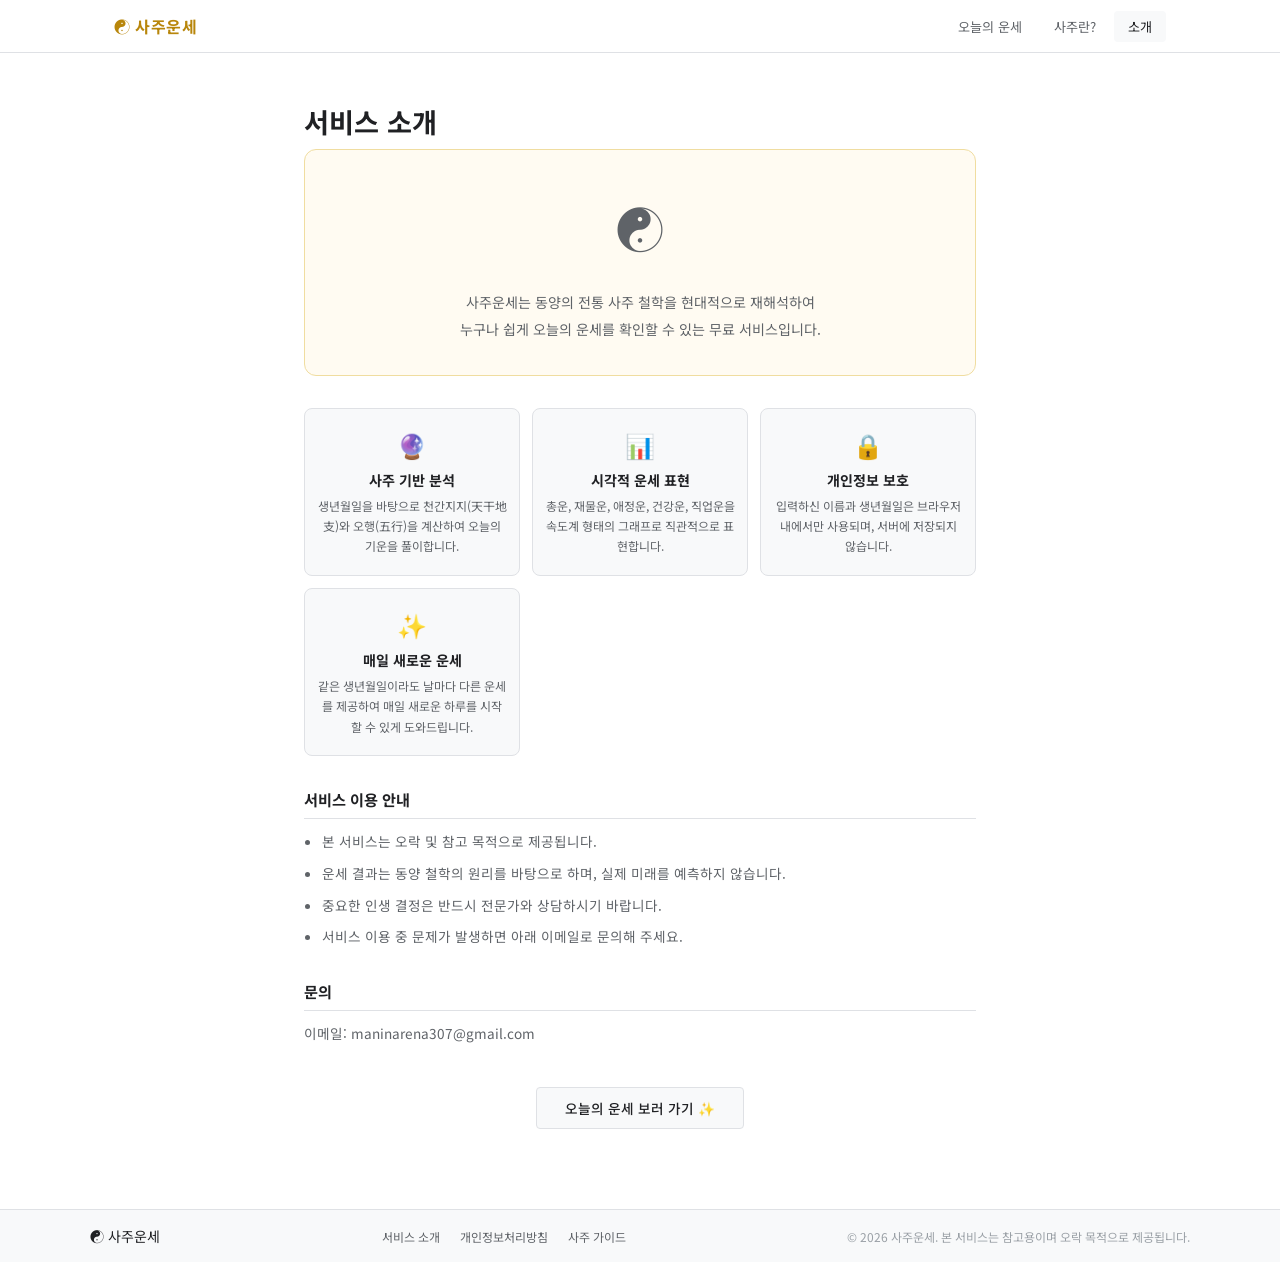
==== commit 96319b29: "feat: Google Analytics G-FPWYNRNC62 전 페이지 적용" ====
--- a/about.html
+++ b/about.html
@@ -6,6 +6,14 @@
   <title>서비스 소개 — 사주운세</title>
   <meta name="description" content="사주운세 서비스 소개 페이지입니다. 생년월일 기반 무료 사주풀이 서비스를 제공합니다." />
   <link rel="stylesheet" href="style.css" />
+  <!-- Google Analytics -->
+  <script async src="https://www.googletagmanager.com/gtag/js?id=G-FPWYNRNC62"></script>
+  <script>
+    window.dataLayer = window.dataLayer || [];
+    function gtag(){dataLayer.push(arguments);}
+    gtag('js', new Date());
+    gtag('config', 'G-FPWYNRNC62');
+  </script>
 </head>
 <body>
   <div class="stars" id="stars"></div>
--- a/style.css
+++ b/style.css
@@ -147,6 +147,44 @@
 }
 .hanja-result strong { color: var(--gold); font-size: 1rem; }
 
+/* ── 한자 검색창 ──────────────────────────────────── */
+.hanja-search-wrap {
+  margin-top: 10px;
+  padding-top: 10px;
+  border-top: 1px dashed var(--border);
+}
+.hanja-search-input {
+  width: 100%;
+  box-sizing: border-box;
+  padding: 7px 12px;
+  border: 1px solid var(--border);
+  border-radius: 20px;
+  font-size: 0.82rem;
+  font-family: inherit;
+  color: var(--text);
+  background: var(--bg);
+  outline: none;
+  transition: border-color .2s;
+}
+.hanja-search-input:focus { border-color: var(--gold); }
+.hanja-search-results {
+  display: flex;
+  flex-wrap: wrap;
+  gap: 6px;
+  margin-top: 8px;
+}
+.hanja-no-result {
+  font-size: 0.8rem;
+  color: var(--text-muted);
+  padding: 4px 2px;
+}
+.hanja-direct-label {
+  width: 100%;
+  font-size: 0.78rem;
+  color: var(--text-muted);
+  margin-bottom: 4px;
+}
+
 /* ── 달력 ───────────────────────────────────────── */
 .date-picker-wrapper { position: relative; }
 #birthdate-display { cursor: pointer; }
